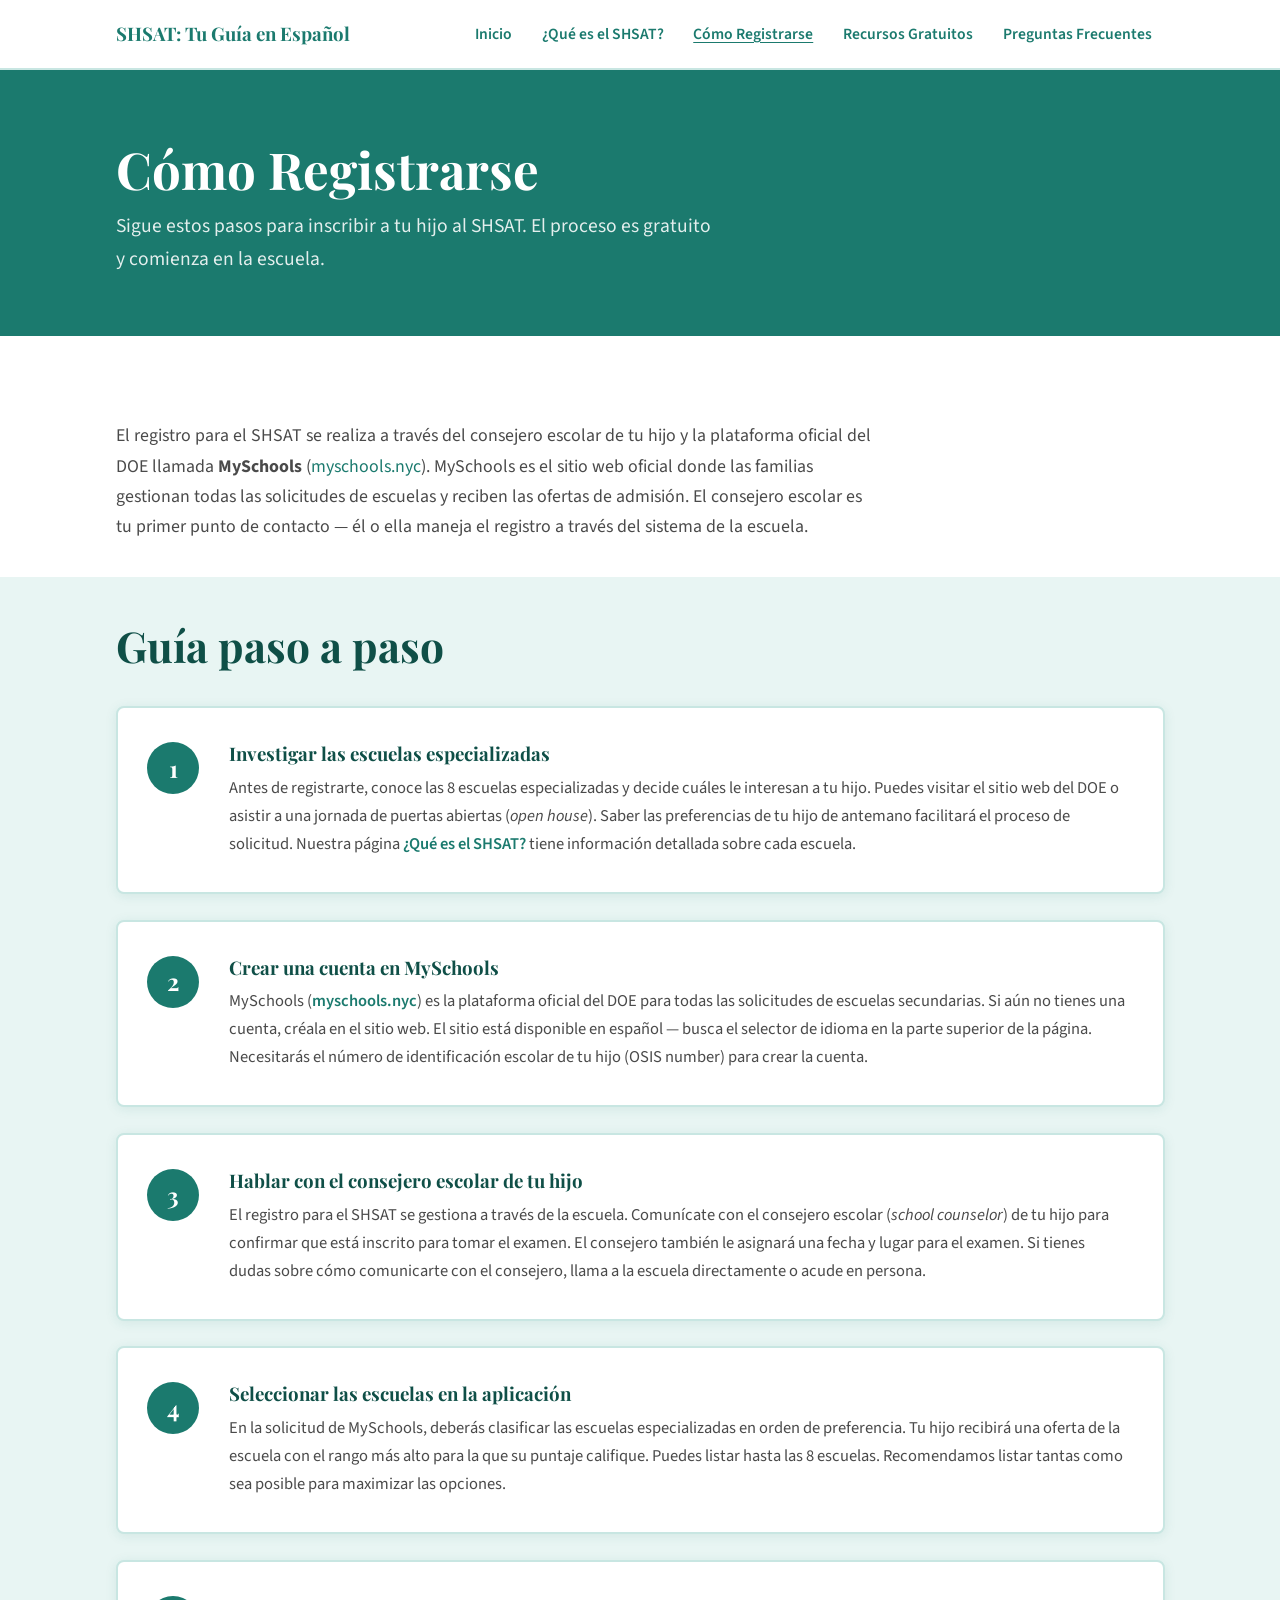
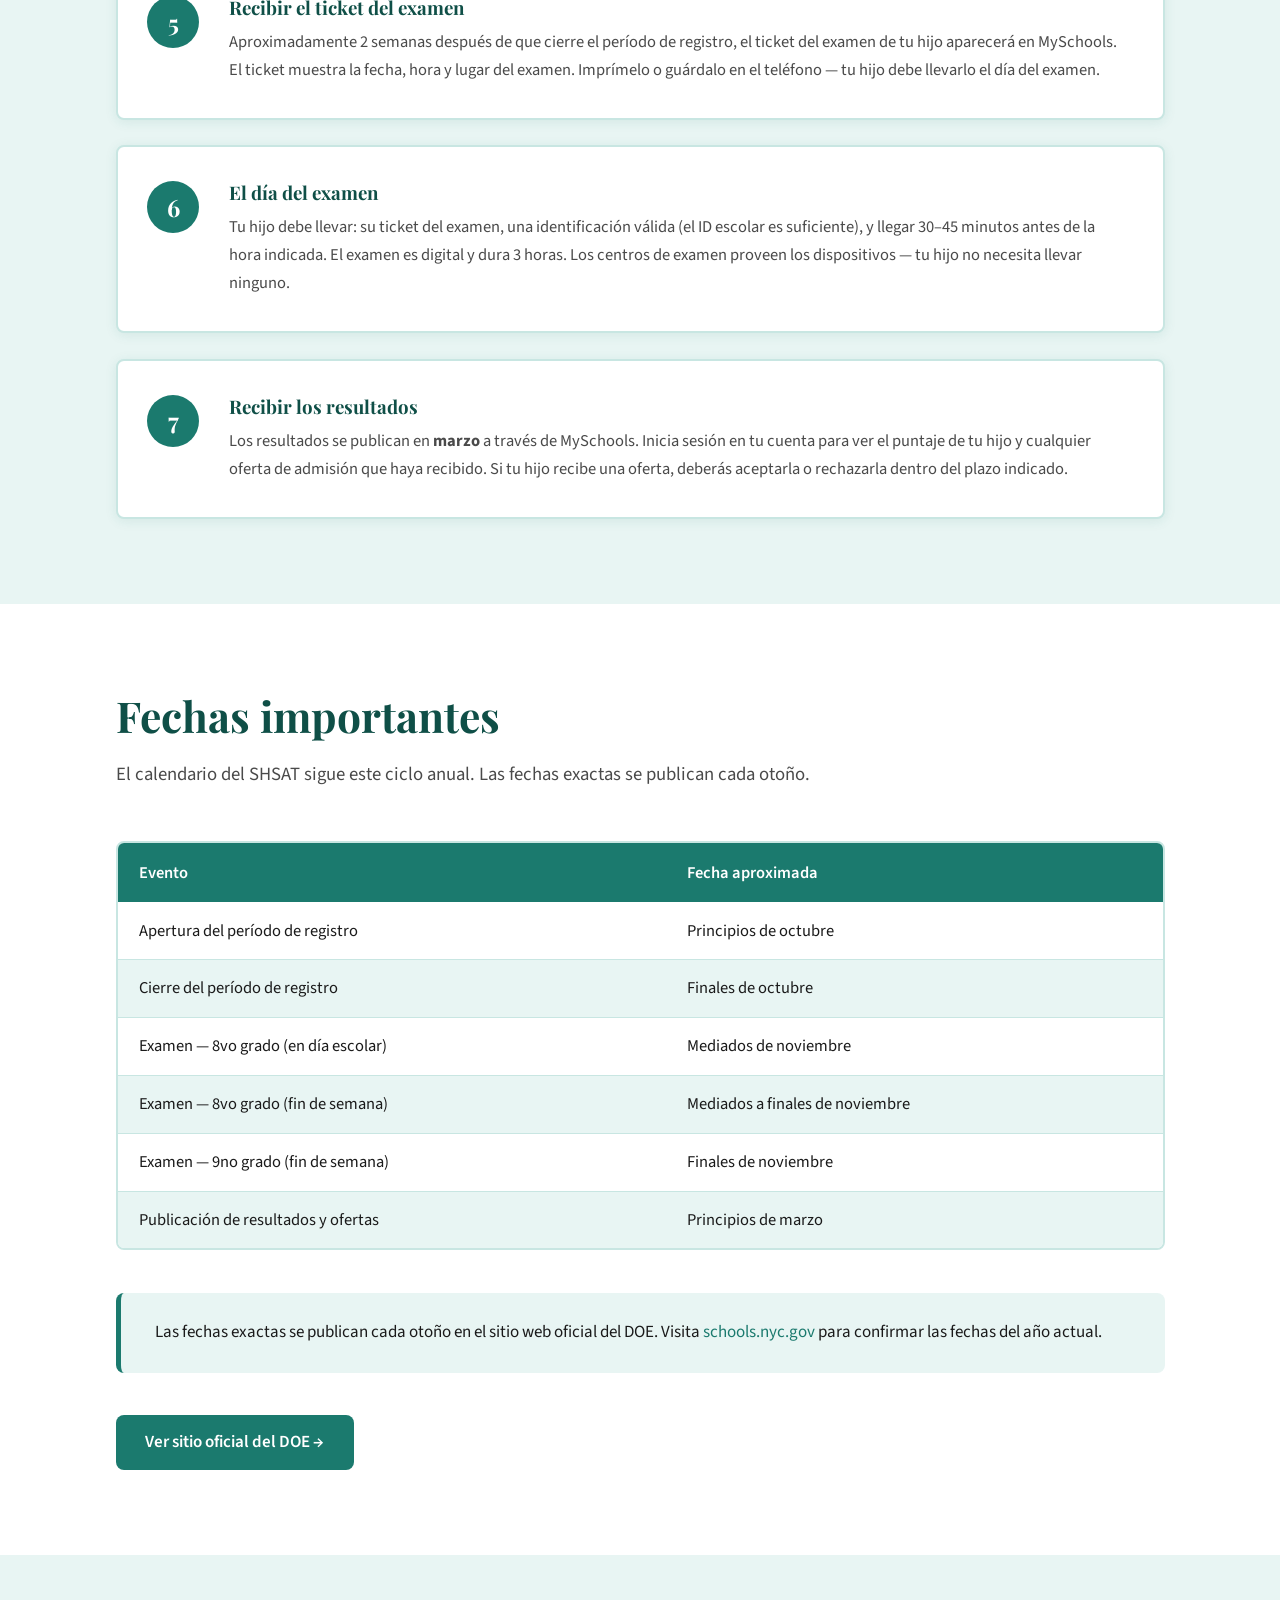
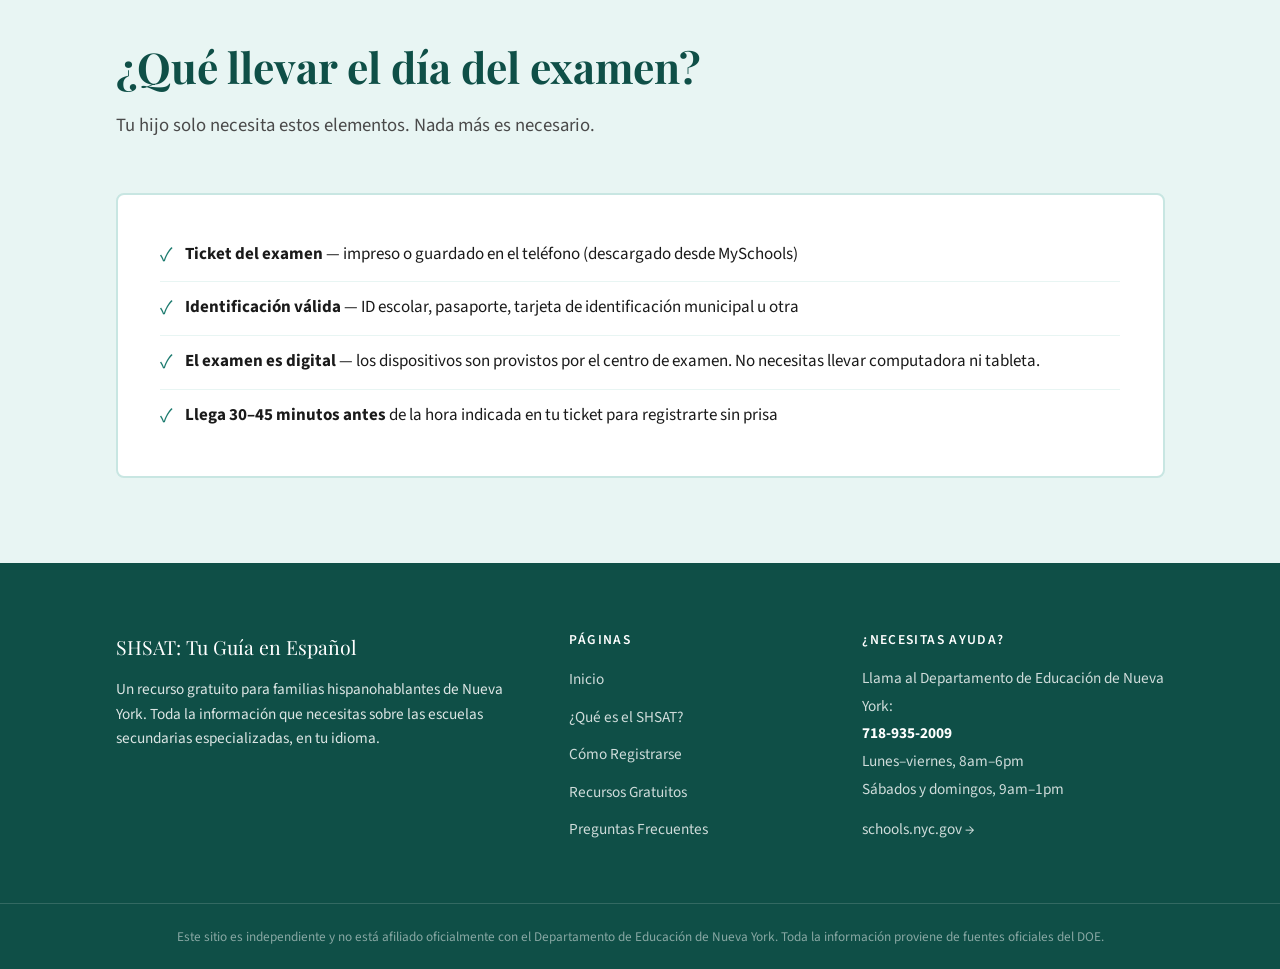
==== como-registrarse.html @ b9e50c75 "Add complete SHSAT: Tu Guía en Español static site Five-page Spanish-language informational site for" ====
<!DOCTYPE html>
<html lang="es">
<head>
  <meta charset="UTF-8" />
  <meta name="viewport" content="width=device-width, initial-scale=1.0" />
  <title>Cómo Registrarse — SHSAT: Tu Guía en Español</title>
  <meta name="description" content="Guía paso a paso para registrar a tu hijo al examen SHSAT a través de MySchools y el consejero escolar." />
  <link rel="stylesheet" href="css/styles.css" />
</head>
<body>

  <!-- ========== NAVIGATION ========== -->
  <nav class="nav" role="navigation" aria-label="Navegación principal">
    <div class="container nav__inner">
      <a href="index.html" class="nav__brand">SHSAT: Tu Guía en Español</a>
      <button class="nav__toggle" aria-expanded="false" aria-label="Abrir menú">
        <svg width="26" height="26" viewBox="0 0 24 24" fill="none" stroke="currentColor" stroke-width="2.2" stroke-linecap="round">
          <line x1="3" y1="6"  x2="21" y2="6"/>
          <line x1="3" y1="12" x2="21" y2="12"/>
          <line x1="3" y1="18" x2="21" y2="18"/>
        </svg>
      </button>
      <ul class="nav__links">
        <li><a href="index.html"            class="nav__link">Inicio</a></li>
        <li><a href="que-es-shsat.html"     class="nav__link">¿Qué es el SHSAT?</a></li>
        <li><a href="como-registrarse.html" class="nav__link">Cómo Registrarse</a></li>
        <li><a href="recursos.html"         class="nav__link">Recursos Gratuitos</a></li>
        <li><a href="faq.html"              class="nav__link">Preguntas Frecuentes</a></li>
      </ul>
    </div>
  </nav>

  <!-- ========== PAGE HEADER ========== -->
  <header class="page-header">
    <div class="container">
      <h1>Cómo Registrarse</h1>
      <p>Sigue estos pasos para inscribir a tu hijo al SHSAT. El proceso es gratuito y comienza en la escuela.</p>
    </div>
  </header>

  <!-- ========== INTRO ========== -->
  <section class="section section--white" style="padding-bottom:2rem;">
    <div class="container">
      <p style="font-size:1.05rem; color:var(--text-muted); max-width:760px;">El registro para el SHSAT se realiza a través del consejero escolar de tu hijo y la plataforma oficial del DOE llamada <strong>MySchools</strong> (<a href="https://www.myschools.nyc" target="_blank" rel="noopener noreferrer">myschools.nyc</a>). MySchools es el sitio web oficial donde las familias gestionan todas las solicitudes de escuelas y reciben las ofertas de admisión. El consejero escolar es tu primer punto de contacto — él o ella maneja el registro a través del sistema de la escuela.</p>
    </div>
  </section>

  <!-- ========== STEP-BY-STEP ========== -->
  <section class="section section--light" style="padding-top:2.5rem;">
    <div class="container">
      <h2 class="section__title">Guía paso a paso</h2>

      <div class="steps">

        <div class="step">
          <div class="step__num">1</div>
          <div class="step__body">
            <h3>Investigar las escuelas especializadas</h3>
            <p>Antes de registrarte, conoce las 8 escuelas especializadas y decide cuáles le interesan a tu hijo. Puedes visitar el sitio web del DOE o asistir a una jornada de puertas abiertas (<em>open house</em>). Saber las preferencias de tu hijo de antemano facilitará el proceso de solicitud. Nuestra página <a href="que-es-shsat.html">¿Qué es el SHSAT?</a> tiene información detallada sobre cada escuela.</p>
          </div>
        </div>

        <div class="step">
          <div class="step__num">2</div>
          <div class="step__body">
            <h3>Crear una cuenta en MySchools</h3>
            <p>MySchools (<a href="https://www.myschools.nyc" target="_blank" rel="noopener noreferrer">myschools.nyc</a>) es la plataforma oficial del DOE para todas las solicitudes de escuelas secundarias. Si aún no tienes una cuenta, créala en el sitio web. El sitio está disponible en español — busca el selector de idioma en la parte superior de la página. Necesitarás el número de identificación escolar de tu hijo (OSIS number) para crear la cuenta.</p>
          </div>
        </div>

        <div class="step">
          <div class="step__num">3</div>
          <div class="step__body">
            <h3>Hablar con el consejero escolar de tu hijo</h3>
            <p>El registro para el SHSAT se gestiona a través de la escuela. Comunícate con el consejero escolar (<em>school counselor</em>) de tu hijo para confirmar que está inscrito para tomar el examen. El consejero también le asignará una fecha y lugar para el examen. Si tienes dudas sobre cómo comunicarte con el consejero, llama a la escuela directamente o acude en persona.</p>
          </div>
        </div>

        <div class="step">
          <div class="step__num">4</div>
          <div class="step__body">
            <h3>Seleccionar las escuelas en la aplicación</h3>
            <p>En la solicitud de MySchools, deberás clasificar las escuelas especializadas en orden de preferencia. Tu hijo recibirá una oferta de la escuela con el rango más alto para la que su puntaje califique. Puedes listar hasta las 8 escuelas. Recomendamos listar tantas como sea posible para maximizar las opciones.</p>
          </div>
        </div>

        <div class="step">
          <div class="step__num">5</div>
          <div class="step__body">
            <h3>Recibir el ticket del examen</h3>
            <p>Aproximadamente 2 semanas después de que cierre el período de registro, el ticket del examen de tu hijo aparecerá en MySchools. El ticket muestra la fecha, hora y lugar del examen. Imprímelo o guárdalo en el teléfono — tu hijo debe llevarlo el día del examen.</p>
          </div>
        </div>

        <div class="step">
          <div class="step__num">6</div>
          <div class="step__body">
            <h3>El día del examen</h3>
            <p>Tu hijo debe llevar: su ticket del examen, una identificación válida (el ID escolar es suficiente), y llegar 30–45 minutos antes de la hora indicada. El examen es digital y dura 3 horas. Los centros de examen proveen los dispositivos — tu hijo no necesita llevar ninguno.</p>
          </div>
        </div>

        <div class="step">
          <div class="step__num">7</div>
          <div class="step__body">
            <h3>Recibir los resultados</h3>
            <p>Los resultados se publican en <strong>marzo</strong> a través de MySchools. Inicia sesión en tu cuenta para ver el puntaje de tu hijo y cualquier oferta de admisión que haya recibido. Si tu hijo recibe una oferta, deberás aceptarla o rechazarla dentro del plazo indicado.</p>
          </div>
        </div>

      </div>
    </div>
  </section>

  <!-- ========== KEY DATES ========== -->
  <section class="section section--white">
    <div class="container">
      <h2 class="section__title">Fechas importantes</h2>
      <p class="section__lead">El calendario del SHSAT sigue este ciclo anual. Las fechas exactas se publican cada otoño.</p>

      <div class="dates-table-wrapper">
        <table class="dates-table">
          <thead>
            <tr>
              <th>Evento</th>
              <th>Fecha aproximada</th>
            </tr>
          </thead>
          <tbody>
            <tr>
              <td>Apertura del período de registro</td>
              <td>Principios de octubre</td>
            </tr>
            <tr>
              <td>Cierre del período de registro</td>
              <td>Finales de octubre</td>
            </tr>
            <tr>
              <td>Examen — 8vo grado (en día escolar)</td>
              <td>Mediados de noviembre</td>
            </tr>
            <tr>
              <td>Examen — 8vo grado (fin de semana)</td>
              <td>Mediados a finales de noviembre</td>
            </tr>
            <tr>
              <td>Examen — 9no grado (fin de semana)</td>
              <td>Finales de noviembre</td>
            </tr>
            <tr>
              <td>Publicación de resultados y ofertas</td>
              <td>Principios de marzo</td>
            </tr>
          </tbody>
        </table>
      </div>

      <div class="callout callout--teal">
        <p>Las fechas exactas se publican cada otoño en el sitio web oficial del DOE. Visita <a href="https://www.schools.nyc.gov/enrollment/enroll-grade-by-grade/specialized-high-schools" target="_blank" rel="noopener noreferrer">schools.nyc.gov</a> para confirmar las fechas del año actual.</p>
      </div>

      <div style="margin-top:1.5rem;">
        <a href="https://www.schools.nyc.gov/enrollment/enroll-grade-by-grade/specialized-high-schools" target="_blank" rel="noopener noreferrer" class="btn btn--primary">Ver sitio oficial del DOE &rarr;</a>
      </div>
    </div>
  </section>

  <!-- ========== WHAT TO BRING ========== -->
  <section class="section section--light">
    <div class="container">
      <h2 class="section__title">¿Qué llevar el día del examen?</h2>
      <p class="section__lead">Tu hijo solo necesita estos elementos. Nada más es necesario.</p>

      <div class="checklist">
        <ul>
          <li>
            <span class="checklist__check">✓</span>
            <span><strong>Ticket del examen</strong> — impreso o guardado en el teléfono (descargado desde MySchools)</span>
          </li>
          <li>
            <span class="checklist__check">✓</span>
            <span><strong>Identificación válida</strong> — ID escolar, pasaporte, tarjeta de identificación municipal u otra</span>
          </li>
          <li>
            <span class="checklist__check">✓</span>
            <span><strong>El examen es digital</strong> — los dispositivos son provistos por el centro de examen. No necesitas llevar computadora ni tableta.</span>
          </li>
          <li>
            <span class="checklist__check">✓</span>
            <span><strong>Llega 30–45 minutos antes</strong> de la hora indicada en tu ticket para registrarte sin prisa</span>
          </li>
        </ul>
      </div>
    </div>
  </section>

  <!-- ========== FOOTER ========== -->
  <footer class="footer">
    <div class="container">
      <div class="footer__grid">
        <div class="footer__col">
          <span class="footer__brand">SHSAT: Tu Guía en Español</span>
          <p class="footer__tagline">Un recurso gratuito para familias hispanohablantes de Nueva York. Toda la información que necesitas sobre las escuelas secundarias especializadas, en tu idioma.</p>
        </div>
        <div class="footer__col">
          <h4>Páginas</h4>
          <ul>
            <li><a href="index.html">Inicio</a></li>
            <li><a href="que-es-shsat.html">¿Qué es el SHSAT?</a></li>
            <li><a href="como-registrarse.html">Cómo Registrarse</a></li>
            <li><a href="recursos.html">Recursos Gratuitos</a></li>
            <li><a href="faq.html">Preguntas Frecuentes</a></li>
          </ul>
        </div>
        <div class="footer__col">
          <h4>¿Necesitas ayuda?</h4>
          <div class="footer__help">
            <p>Llama al Departamento de Educación de Nueva York:</p>
            <p><strong>718-935-2009</strong><br>Lunes–viernes, 8am–6pm<br>Sábados y domingos, 9am–1pm</p>
            <p style="margin-top:0.75rem;"><a href="https://www.schools.nyc.gov" target="_blank" rel="noopener noreferrer">schools.nyc.gov &rarr;</a></p>
          </div>
        </div>
      </div>
    </div>
    <div class="footer__bottom">
      <div class="container">
        Este sitio es independiente y no está afiliado oficialmente con el Departamento de Educación de Nueva York. Toda la información proviene de fuentes oficiales del DOE.
      </div>
    </div>
  </footer>

  <script src="js/main.js"></script>
</body>
</html>
---- css/styles.css ----
@import url('https://fonts.googleapis.com/css2?family=Playfair+Display:wght@700&family=Source+Sans+3:wght@400;600&display=swap');

/* ============================================================
   CSS CUSTOM PROPERTIES
   ============================================================ */
:root {
  --teal:        #1B7A6E;
  --teal-light:  #E8F5F3;
  --teal-dark:   #0F4F47;
  --coral:       #E8455A;
  --white:       #FFFFFF;
  --text:        #1A1A1A;
  --text-muted:  #4A4A4A;
  --border:      #C8E6E2;
  --max-width:   1100px;
  --radius:      8px;
  --shadow:      0 2px 12px rgba(27,122,110,0.10);
}

/* ============================================================
   RESET & BASE
   ============================================================ */
*, *::before, *::after { box-sizing: border-box; margin: 0; padding: 0; }

html { scroll-behavior: smooth; font-size: 17px; }

body {
  font-family: 'Source Sans 3', sans-serif;
  font-weight: 400;
  line-height: 1.7;
  color: var(--text);
  background: var(--white);
}

img { max-width: 100%; height: auto; display: block; border-radius: var(--radius); }

a { color: var(--teal); text-decoration: none; }
a:hover { text-decoration: underline; }

h1, h2, h3, h4 {
  font-family: 'Playfair Display', serif;
  font-weight: 700;
  line-height: 1.25;
  color: var(--teal-dark);
}

ul { list-style: none; }

/* ============================================================
   UTILITY
   ============================================================ */
.container {
  max-width: var(--max-width);
  margin: 0 auto;
  padding: 0 1.5rem;
}

.section { padding: 5rem 0; }
.section--light { background: var(--teal-light); }
.section--dark  { background: var(--teal-dark); color: var(--white); }
.section--white { background: var(--white); }

.section__title {
  font-size: clamp(1.8rem, 4vw, 2.5rem);
  margin-bottom: 1rem;
  color: var(--teal-dark);
}

.section__lead {
  font-size: 1.1rem;
  color: var(--text-muted);
  max-width: 700px;
  margin-bottom: 3rem;
}

.text-center { text-align: center; }
.text-center .section__lead { margin-left: auto; margin-right: auto; }

.btn {
  display: inline-block;
  padding: 0.75rem 1.75rem;
  border-radius: var(--radius);
  font-family: 'Source Sans 3', sans-serif;
  font-size: 1rem;
  font-weight: 600;
  cursor: pointer;
  transition: opacity 0.2s, transform 0.15s;
  border: none;
  text-decoration: none;
}
.btn:hover { opacity: 0.88; transform: translateY(-1px); text-decoration: none; }

.btn--primary   { background: var(--teal); color: var(--white); }
.btn--white     { background: var(--white); color: var(--teal); }
.btn--outline   { background: transparent; color: var(--teal); border: 2px solid var(--teal); }
.btn--coral     { background: var(--coral); color: var(--white); }
.btn--sm        { padding: 0.5rem 1.2rem; font-size: 0.9rem; }

/* ============================================================
   NAVIGATION
   ============================================================ */
.nav {
  position: sticky;
  top: 0;
  z-index: 100;
  background: var(--white);
  border-bottom: 2px solid var(--border);
  padding: 0;
}

.nav__inner {
  display: flex;
  align-items: center;
  justify-content: space-between;
  height: 68px;
  gap: 1rem;
}

.nav__brand {
  font-family: 'Playfair Display', serif;
  font-weight: 700;
  font-size: 1.1rem;
  color: var(--teal);
  white-space: nowrap;
  text-decoration: none;
  flex-shrink: 0;
}
.nav__brand:hover { text-decoration: none; }

.nav__links {
  display: flex;
  align-items: center;
  gap: 0.25rem;
  flex-wrap: wrap;
}

.nav__link {
  font-family: 'Source Sans 3', sans-serif;
  font-size: 0.92rem;
  font-weight: 600;
  color: var(--teal);
  padding: 0.4rem 0.75rem;
  border-radius: 4px;
  transition: background 0.15s;
  white-space: nowrap;
}
.nav__link:hover { background: var(--teal-light); text-decoration: none; }
.nav__link.active {
  text-decoration: underline;
  text-underline-offset: 3px;
}

.nav__toggle {
  display: none;
  background: none;
  border: none;
  cursor: pointer;
  padding: 0.4rem;
  color: var(--teal);
}

/* Mobile nav */
@media (max-width: 760px) {
  .nav__toggle { display: flex; align-items: center; }

  .nav__links {
    display: none;
    flex-direction: column;
    align-items: flex-start;
    gap: 0;
    position: absolute;
    top: 68px;
    left: 0;
    right: 0;
    background: var(--white);
    border-bottom: 2px solid var(--border);
    padding: 1rem 1.5rem 1.5rem;
    box-shadow: var(--shadow);
    z-index: 99;
  }

  .nav__links.open { display: flex; }

  .nav__link { padding: 0.6rem 0; width: 100%; border-radius: 0; border-bottom: 1px solid var(--border); }
  .nav__link:last-child { border-bottom: none; }
}

/* ============================================================
   PAGE HEADER BANNER
   ============================================================ */
.page-header {
  background: var(--teal);
  padding: 4rem 0 3.5rem;
  color: var(--white);
}

.page-header h1 {
  font-size: clamp(2rem, 5vw, 3rem);
  color: var(--white);
  margin-bottom: 0.5rem;
}

.page-header p {
  font-size: 1.15rem;
  opacity: 0.88;
  max-width: 600px;
}

/* ============================================================
   HERO
   ============================================================ */
.hero {
  background: var(--teal);
  color: var(--white);
  padding: 6rem 0 5rem;
  position: relative;
  overflow: hidden;
}

.hero::before {
  content: '';
  position: absolute;
  inset: 0;
  background-image: radial-gradient(circle, rgba(255,255,255,0.08) 1.5px, transparent 1.5px);
  background-size: 32px 32px;
  pointer-events: none;
}

.hero__content { position: relative; z-index: 1; max-width: 780px; }

.hero h1 {
  font-size: clamp(2.2rem, 5vw, 3.5rem);
  color: var(--white);
  margin-bottom: 1.25rem;
}

.hero__sub {
  font-size: 1.25rem;
  opacity: 0.92;
  margin-bottom: 2.25rem;
  max-width: 580px;
}

/* ============================================================
   STAT BLOCK
   ============================================================ */
.stats { background: var(--white); }

.stats__grid {
  display: grid;
  grid-template-columns: 1fr 1fr;
  gap: 3rem;
  margin: 3rem 0 2rem;
}

.stat-card { text-align: center; }

.stat-card__number {
  font-family: 'Playfair Display', serif;
  font-size: clamp(3.5rem, 8vw, 4.5rem);
  font-weight: 700;
  color: var(--coral);
  line-height: 1;
  display: block;
}

.stat-card__label {
  font-size: 1.05rem;
  color: var(--text-muted);
  margin-top: 0.5rem;
  max-width: 220px;
  margin-left: auto;
  margin-right: auto;
}

.stats__tagline {
  font-size: 1.1rem;
  font-style: italic;
  color: var(--text);
  text-align: center;
  max-width: 640px;
  margin: 0 auto 0.75rem;
}

.stats__citation {
  text-align: center;
  font-size: 0.75rem;
  color: #888;
}

@media (max-width: 600px) {
  .stats__grid { grid-template-columns: 1fr; gap: 2rem; }
}

/* ============================================================
   SCHOOL CARD GRID
   ============================================================ */
.school-grid {
  display: grid;
  grid-template-columns: repeat(2, 1fr);
  gap: 1.25rem;
  margin-top: 2rem;
}

.school-card {
  background: var(--white);
  border: 2px solid var(--border);
  border-radius: var(--radius);
  padding: 1.5rem;
  box-shadow: var(--shadow);
  transition: transform 0.15s;
}
.school-card:hover { transform: translateY(-3px); }

.school-card h3 {
  font-family: 'Playfair Display', serif;
  font-size: 1rem;
  color: var(--teal);
  margin-bottom: 0.4rem;
}

.school-card p {
  font-size: 0.9rem;
  color: var(--text-muted);
}

.school-card img {
  width: 100%;
  height: 120px;
  object-fit: cover;
  margin-bottom: 1rem;
  border-radius: 4px;
}

@media (max-width: 640px) {
  .school-grid { grid-template-columns: 1fr; }
}

/* ============================================================
   NAV CARDS (Home)
   ============================================================ */
.nav-cards {
  display: grid;
  grid-template-columns: repeat(4, 1fr);
  gap: 1.25rem;
  margin-top: 2rem;
}

.nav-card {
  background: var(--white);
  border: 2px solid var(--border);
  border-radius: var(--radius);
  padding: 2rem 1.5rem;
  box-shadow: var(--shadow);
  transition: transform 0.15s, box-shadow 0.15s;
  display: flex;
  flex-direction: column;
}
.nav-card:hover { transform: translateY(-4px); box-shadow: 0 8px 24px rgba(27,122,110,0.15); }

.nav-card__icon {
  width: 48px;
  height: 48px;
  margin-bottom: 1.25rem;
  color: var(--teal);
}

.nav-card h3 {
  font-family: 'Playfair Display', serif;
  font-size: 1.05rem;
  color: var(--teal);
  margin-bottom: 0.5rem;
}

.nav-card p {
  font-size: 0.9rem;
  color: var(--text-muted);
  flex: 1;
  margin-bottom: 1.25rem;
}

.nav-card__link {
  font-weight: 600;
  color: var(--teal);
  font-size: 0.9rem;
  display: inline-flex;
  align-items: center;
  gap: 4px;
}

@media (max-width: 900px) { .nav-cards { grid-template-columns: repeat(2, 1fr); } }
@media (max-width: 520px) { .nav-cards { grid-template-columns: 1fr; } }

/* ============================================================
   CALLOUT BOX
   ============================================================ */
.callout {
  border-radius: var(--radius);
  padding: 1.5rem 2rem;
  margin: 2.5rem 0;
}

.callout--teal  { background: var(--teal-light); border-left: 5px solid var(--teal); }
.callout--coral {
  background: var(--coral);
  color: var(--white);
  text-align: center;
  border-left: none;
}
.callout--coral p { color: var(--white); font-weight: 600; font-size: 1.05rem; }

.callout p { margin: 0; }

/* ============================================================
   EXAM STRUCTURE
   ============================================================ */
.exam-grid {
  display: grid;
  grid-template-columns: 1fr 1fr;
  gap: 1.5rem;
  margin: 2rem 0;
}

.exam-section-card {
  background: var(--white);
  border: 2px solid var(--border);
  border-radius: var(--radius);
  padding: 2rem;
}

.exam-section-card h3 {
  font-size: 1.1rem;
  color: var(--teal);
  margin-bottom: 1rem;
  padding-bottom: 0.5rem;
  border-bottom: 2px solid var(--teal-light);
}

.exam-section-card ul { margin-top: 0.5rem; }

.exam-section-card li {
  padding: 0.35rem 0;
  font-size: 0.95rem;
  color: var(--text-muted);
  border-bottom: 1px solid var(--teal-light);
}
.exam-section-card li:last-child { border-bottom: none; }

.exam-meta {
  display: flex;
  flex-wrap: wrap;
  gap: 1rem;
  margin-top: 1.5rem;
}

.exam-meta__pill {
  background: var(--teal);
  color: var(--white);
  border-radius: 50px;
  padding: 0.5rem 1.25rem;
  font-size: 0.9rem;
  font-weight: 600;
}

@media (max-width: 640px) { .exam-grid { grid-template-columns: 1fr; } }

/* ============================================================
   SCHOOL DETAIL CARDS (que-es-shsat)
   ============================================================ */
.school-detail-list {
  display: grid;
  gap: 1.25rem;
  margin-top: 2rem;
}

.school-detail-card {
  background: var(--white);
  border: 2px solid var(--border);
  border-radius: var(--radius);
  padding: 1.75rem 2rem;
  display: flex;
  gap: 1.5rem;
  align-items: flex-start;
}

.school-detail-card__num {
  font-family: 'Playfair Display', serif;
  font-size: 2rem;
  font-weight: 700;
  color: var(--border);
  min-width: 2.5rem;
  line-height: 1;
}

.school-detail-card h3 {
  font-size: 1.05rem;
  color: var(--teal);
  margin-bottom: 0.25rem;
}

.school-detail-card .borough {
  font-size: 0.8rem;
  font-weight: 600;
  color: var(--teal);
  background: var(--teal-light);
  display: inline-block;
  padding: 0.15rem 0.6rem;
  border-radius: 4px;
  margin-bottom: 0.5rem;
  text-transform: uppercase;
  letter-spacing: 0.04em;
}

.school-detail-card p { font-size: 0.95rem; color: var(--text-muted); }

/* ============================================================
   STEPS (como-registrarse)
   ============================================================ */
.steps { display: flex; flex-direction: column; gap: 1.5rem; margin-top: 2rem; }

.step {
  display: flex;
  gap: 1.75rem;
  align-items: flex-start;
  background: var(--white);
  border: 2px solid var(--border);
  border-radius: var(--radius);
  padding: 2rem 2rem 2rem 1.75rem;
  box-shadow: var(--shadow);
}

.step__num {
  width: 52px;
  height: 52px;
  border-radius: 50%;
  background: var(--teal);
  color: var(--white);
  font-family: 'Playfair Display', serif;
  font-size: 1.4rem;
  font-weight: 700;
  display: flex;
  align-items: center;
  justify-content: center;
  flex-shrink: 0;
}

.step__body h3 {
  font-size: 1.1rem;
  color: var(--teal-dark);
  margin-bottom: 0.5rem;
}

.step__body p { font-size: 0.97rem; color: var(--text-muted); }
.step__body a { color: var(--teal); font-weight: 600; }

/* ============================================================
   KEY DATES TABLE
   ============================================================ */
.dates-table-wrapper {
  overflow-x: auto;
  margin: 2rem 0;
  border-radius: var(--radius);
  border: 2px solid var(--border);
}

.dates-table {
  width: 100%;
  border-collapse: collapse;
  font-size: 0.97rem;
}

.dates-table th {
  background: var(--teal);
  color: var(--white);
  padding: 0.9rem 1.25rem;
  text-align: left;
  font-family: 'Source Sans 3', sans-serif;
  font-weight: 600;
}

.dates-table td {
  padding: 0.85rem 1.25rem;
  border-bottom: 1px solid var(--border);
  color: var(--text);
}

.dates-table tr:last-child td { border-bottom: none; }
.dates-table tr:nth-child(even) td { background: var(--teal-light); }

/* ============================================================
   CHECKLIST (como-registrarse)
   ============================================================ */
.checklist {
  background: var(--white);
  border: 2px solid var(--border);
  border-radius: var(--radius);
  padding: 2rem 2.5rem;
  margin-top: 2rem;
}

.checklist li {
  padding: 0.65rem 0;
  border-bottom: 1px solid var(--teal-light);
  display: flex;
  align-items: flex-start;
  gap: 0.75rem;
  font-size: 1rem;
}

.checklist li:last-child { border-bottom: none; }

.checklist__check {
  color: var(--teal);
  font-size: 1.2rem;
  line-height: 1.5;
  flex-shrink: 0;
}

/* ============================================================
   RESOURCE CARDS (recursos)
   ============================================================ */
.resource-grid {
  display: grid;
  grid-template-columns: repeat(2, 1fr);
  gap: 1.5rem;
  margin-top: 2rem;
}

.resource-card {
  background: var(--white);
  border: 2px solid var(--border);
  border-radius: var(--radius);
  padding: 2rem;
  box-shadow: var(--shadow);
  display: flex;
  flex-direction: column;
}

.resource-card h3 {
  font-size: 1.05rem;
  color: var(--teal);
  margin-bottom: 0.75rem;
}

.resource-card p {
  font-size: 0.95rem;
  color: var(--text-muted);
  flex: 1;
  margin-bottom: 1.5rem;
}

@media (max-width: 700px) { .resource-grid { grid-template-columns: 1fr; } }

/* ============================================================
   FAQ ACCORDION (faq)
   ============================================================ */
.faq-list { margin-top: 2rem; }

.faq-item {
  border: 2px solid var(--border);
  border-radius: var(--radius);
  margin-bottom: 0.75rem;
  overflow: hidden;
}

.faq-question {
  width: 100%;
  text-align: left;
  background: var(--white);
  border: none;
  padding: 1.25rem 1.5rem;
  cursor: pointer;
  display: flex;
  align-items: center;
  justify-content: space-between;
  gap: 1rem;
  font-family: 'Source Sans 3', sans-serif;
  font-size: 1rem;
  font-weight: 600;
  color: var(--teal);
  transition: background 0.15s;
}

.faq-question:hover { background: var(--teal-light); }

.faq-question.open { background: var(--teal-light); }

.faq-icon {
  width: 22px;
  height: 22px;
  flex-shrink: 0;
  transition: transform 0.25s ease;
  color: var(--teal);
}

.faq-question.open .faq-icon { transform: rotate(45deg); }

.faq-answer {
  display: none;
  padding: 0 1.5rem 1.5rem;
  background: var(--teal-light);
  font-size: 0.97rem;
  color: var(--text);
  line-height: 1.7;
}

.faq-answer.open { display: block; }

/* ============================================================
   FOOTER
   ============================================================ */
.footer {
  background: var(--teal-dark);
  color: rgba(255,255,255,0.85);
  padding: 4rem 0 0;
}

.footer__grid {
  display: grid;
  grid-template-columns: 2fr 1.2fr 1.5fr;
  gap: 3rem;
  padding-bottom: 3rem;
}

.footer__brand {
  font-family: 'Playfair Display', serif;
  font-size: 1.15rem;
  color: var(--white);
  display: block;
  margin-bottom: 0.75rem;
}

.footer__tagline { font-size: 0.9rem; line-height: 1.6; }

.footer__col h4 {
  font-family: 'Source Sans 3', sans-serif;
  font-size: 0.8rem;
  font-weight: 600;
  text-transform: uppercase;
  letter-spacing: 0.1em;
  color: var(--white);
  margin-bottom: 1rem;
}

.footer__col li { margin-bottom: 0.5rem; }
.footer__col a {
  color: rgba(255,255,255,0.8);
  font-size: 0.9rem;
  transition: color 0.15s;
}
.footer__col a:hover { color: var(--white); text-decoration: none; }

.footer__help {
  font-size: 0.9rem;
  line-height: 1.8;
  color: rgba(255,255,255,0.8);
}
.footer__help strong { color: var(--white); }
.footer__help a { color: rgba(255,255,255,0.8); }
.footer__help a:hover { color: var(--white); }

.footer__bottom {
  border-top: 1px solid rgba(255,255,255,0.15);
  padding: 1.25rem 0;
  font-size: 0.78rem;
  color: rgba(255,255,255,0.5);
  text-align: center;
}

@media (max-width: 760px) {
  .footer__grid { grid-template-columns: 1fr; gap: 2rem; }
}

/* ============================================================
   SCORING SECTION
   ============================================================ */
.scoring-card {
  background: var(--white);
  border: 2px solid var(--border);
  border-radius: var(--radius);
  padding: 2rem 2.5rem;
  margin-top: 2rem;
}

.scoring-card p + p { margin-top: 0.75rem; }

/* ============================================================
   RESPONSIVE TWEAKS
   ============================================================ */
@media (max-width: 760px) {
  .section { padding: 3.5rem 0; }
  .hero { padding: 4rem 0 3rem; }
  .step { flex-direction: column; gap: 1rem; }
  .school-detail-card { flex-direction: column; gap: 0.75rem; }
}

@media (max-width: 480px) {
  html { font-size: 16px; }
  .checklist { padding: 1.5rem; }
}
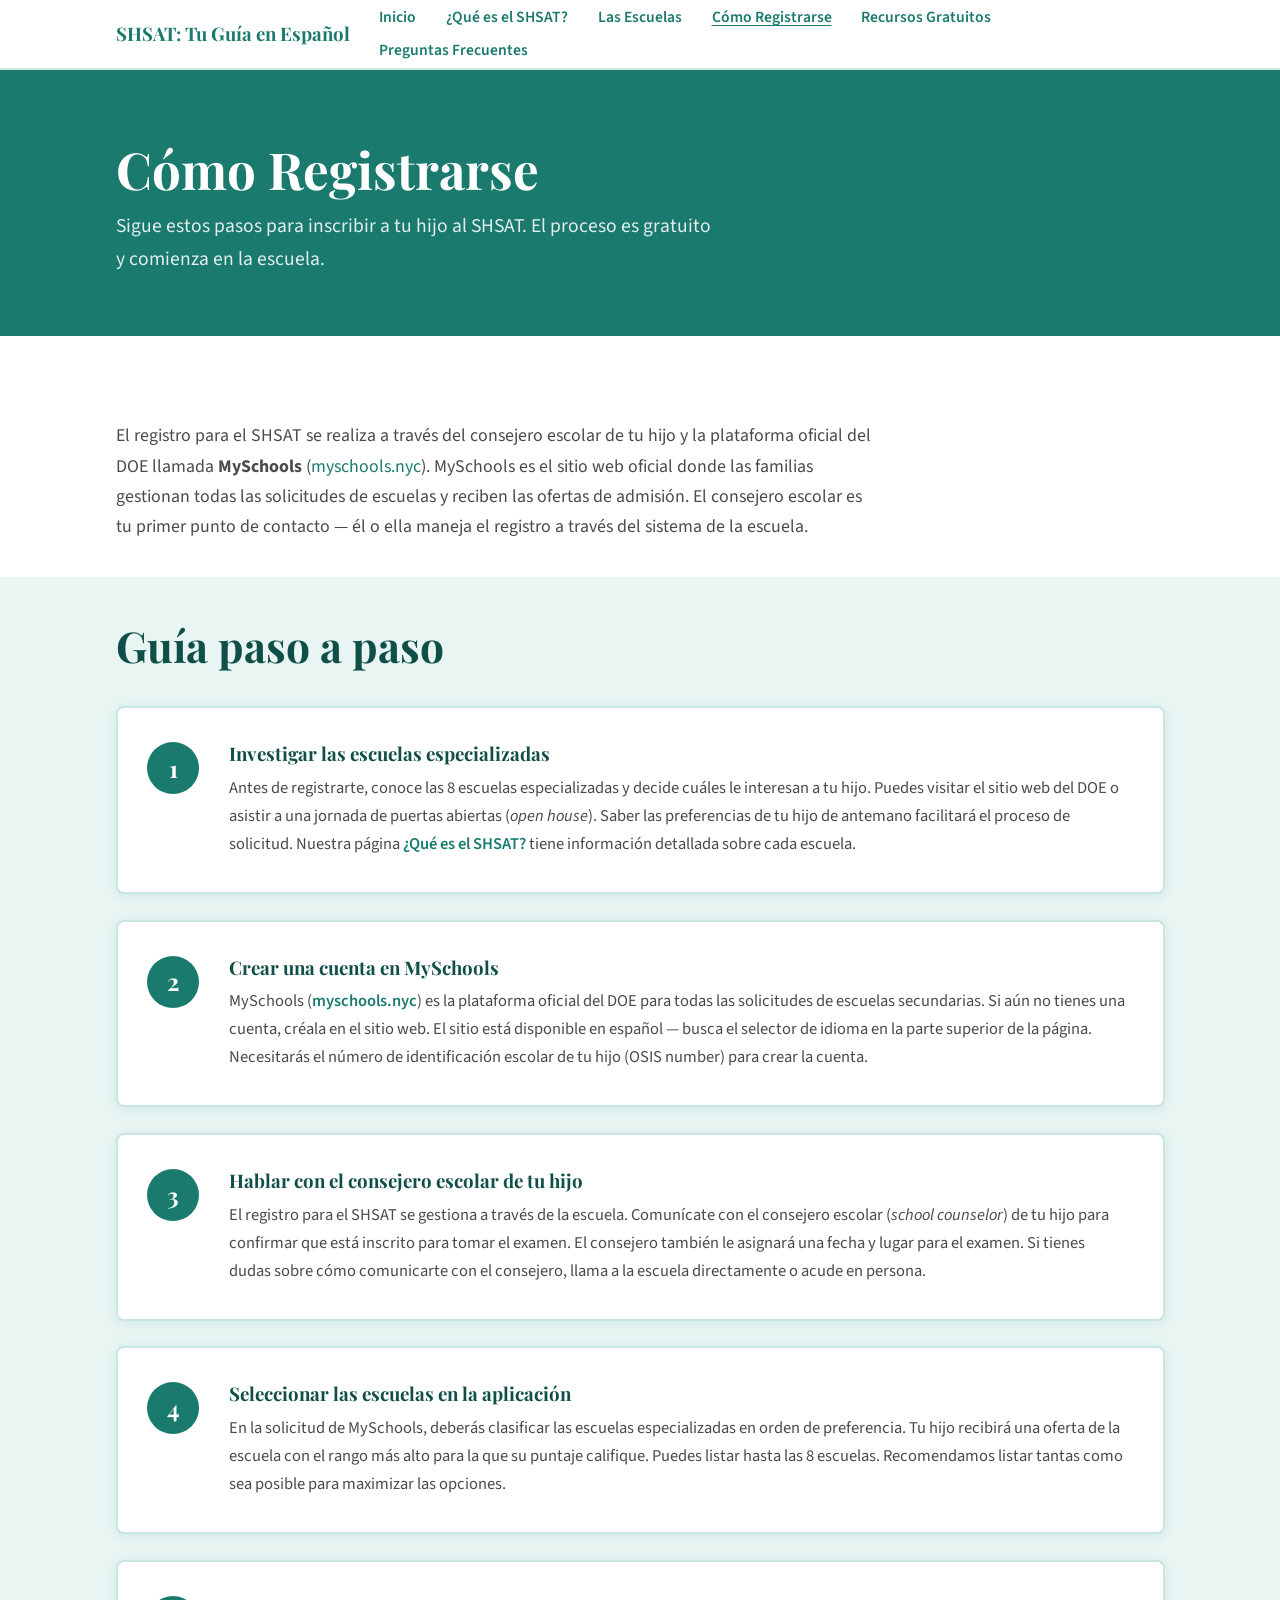
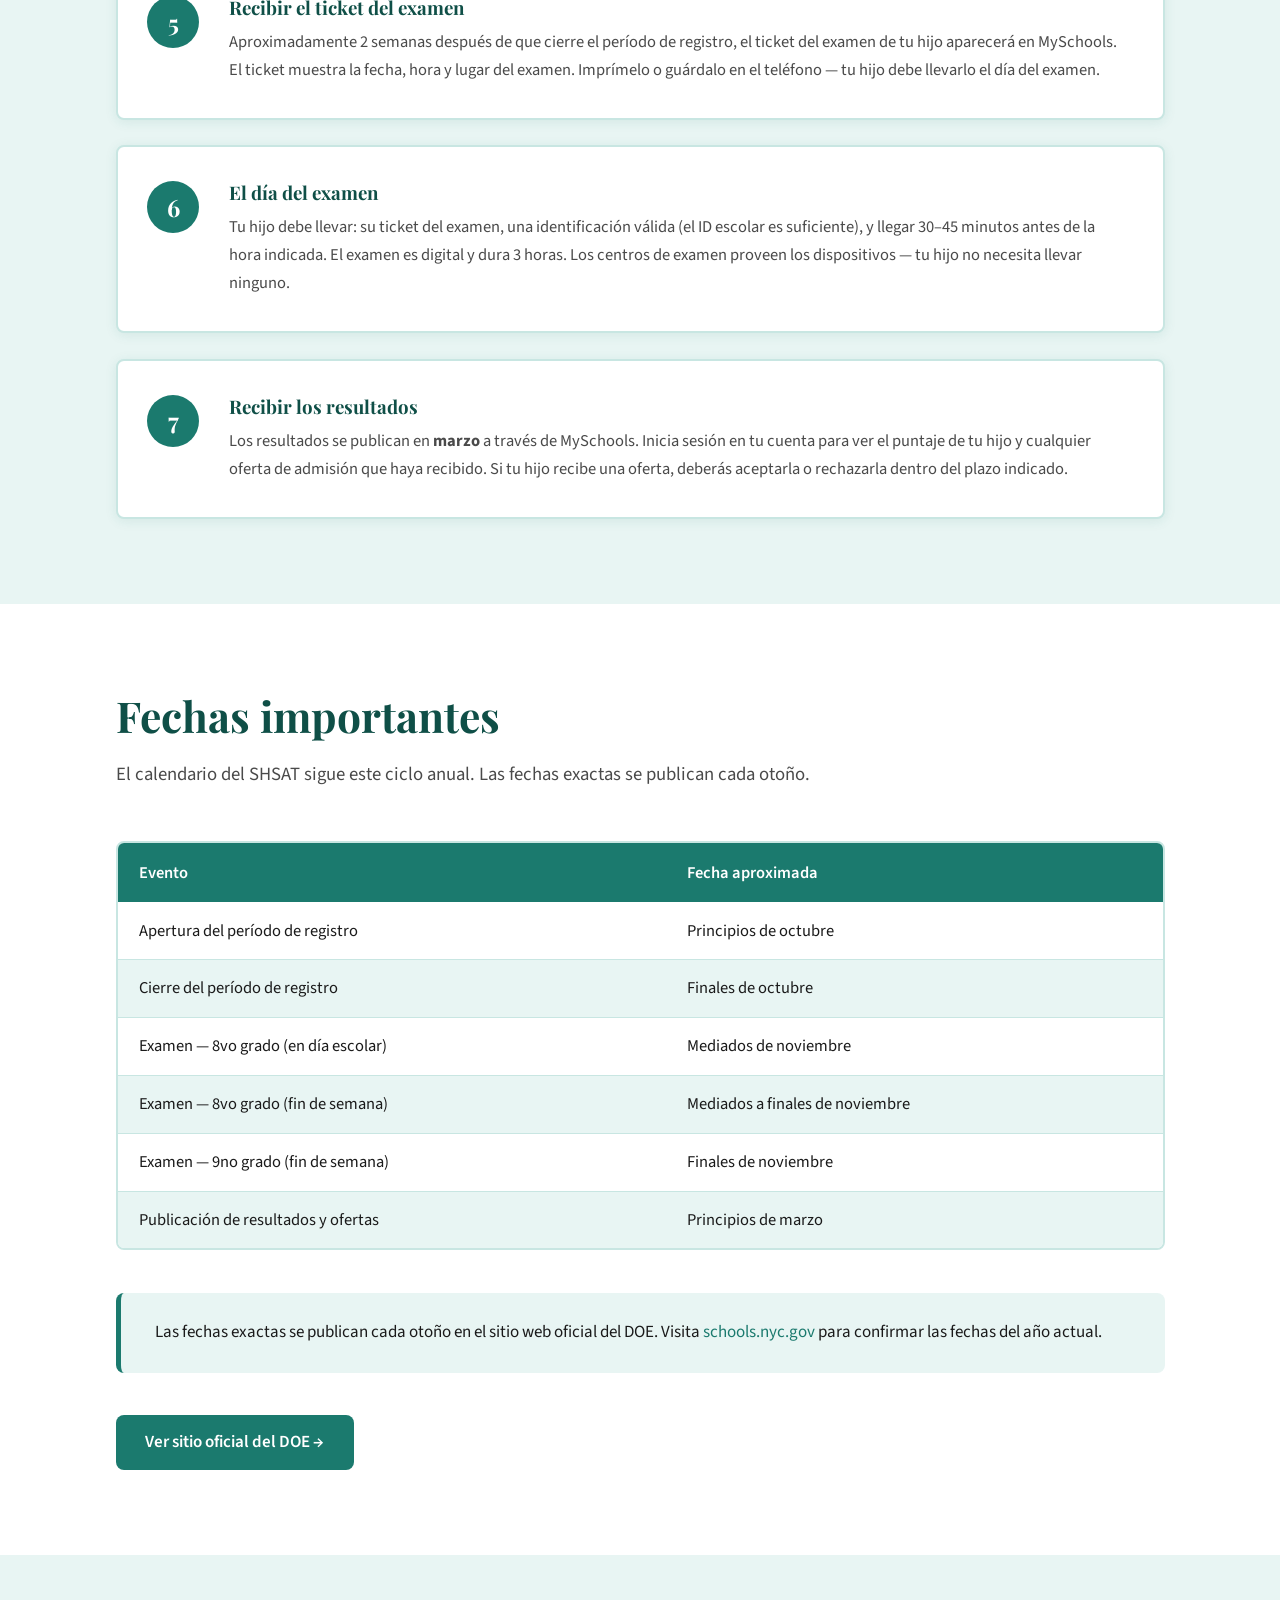
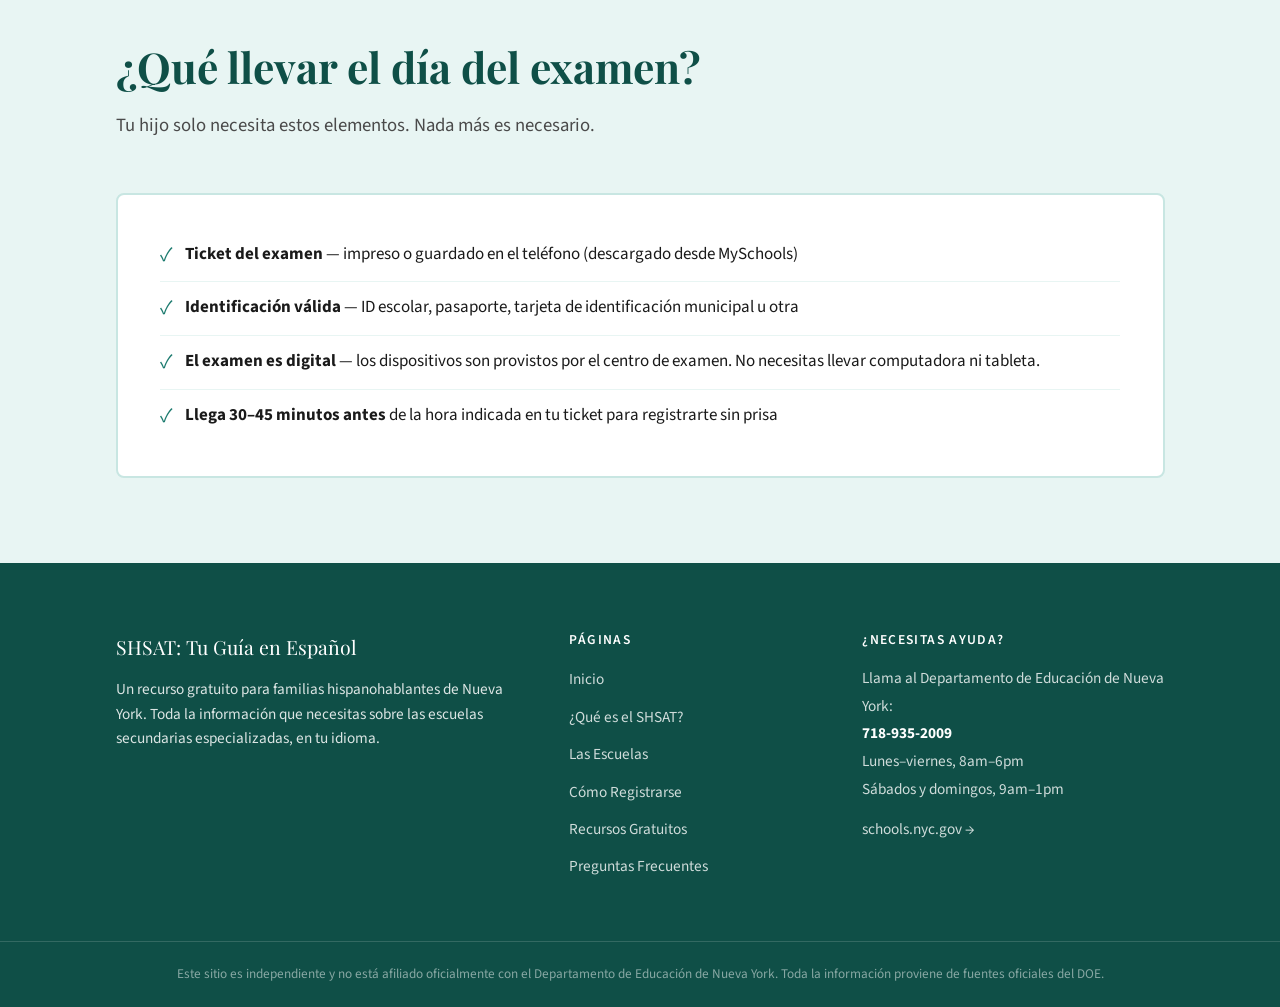
==== commit d8aebc10: "Add Las Escuelas to nav and footer on all pages https://claude.ai/code/session_01T2UJco9Fcnmwrrb4ZVj" ====
--- a/como-registrarse.html
+++ b/como-registrarse.html
@@ -23,6 +23,7 @@
       <ul class="nav__links">
         <li><a href="index.html"            class="nav__link">Inicio</a></li>
         <li><a href="que-es-shsat.html"     class="nav__link">¿Qué es el SHSAT?</a></li>
+        <li><a href="escuelas.html"          class="nav__link">Las Escuelas</a></li>
         <li><a href="como-registrarse.html" class="nav__link">Cómo Registrarse</a></li>
         <li><a href="recursos.html"         class="nav__link">Recursos Gratuitos</a></li>
         <li><a href="faq.html"              class="nav__link">Preguntas Frecuentes</a></li>
@@ -207,6 +208,7 @@
           <ul>
             <li><a href="index.html">Inicio</a></li>
             <li><a href="que-es-shsat.html">¿Qué es el SHSAT?</a></li>
+            <li><a href="escuelas.html">Las Escuelas</a></li>
             <li><a href="como-registrarse.html">Cómo Registrarse</a></li>
             <li><a href="recursos.html">Recursos Gratuitos</a></li>
             <li><a href="faq.html">Preguntas Frecuentes</a></li>
--- a/css/styles.css
+++ b/css/styles.css
@@ -308,9 +308,17 @@
   border-radius: var(--radius);
   padding: 1.5rem;
   box-shadow: var(--shadow);
-  transition: transform 0.15s;
-}
-.school-card:hover { transform: translateY(-3px); }
+  transition: transform 0.15s, box-shadow 0.15s;
+  display: block;
+  color: inherit;
+  text-decoration: none;
+}
+.school-card:hover {
+  transform: translateY(-3px);
+  box-shadow: 0 8px 24px rgba(27,122,110,0.15);
+  text-decoration: none;
+  color: inherit;
+}
 
 .school-card h3 {
   font-family: 'Playfair Display', serif;
@@ -481,6 +489,16 @@
   display: flex;
   gap: 1.5rem;
   align-items: flex-start;
+  color: inherit;
+  text-decoration: none;
+  transition: border-color 0.15s, box-shadow 0.15s, transform 0.15s;
+}
+a.school-detail-card:hover {
+  border-color: var(--teal);
+  box-shadow: 0 6px 20px rgba(27,122,110,0.13);
+  transform: translateY(-2px);
+  text-decoration: none;
+  color: inherit;
 }
 
 .school-detail-card__num {
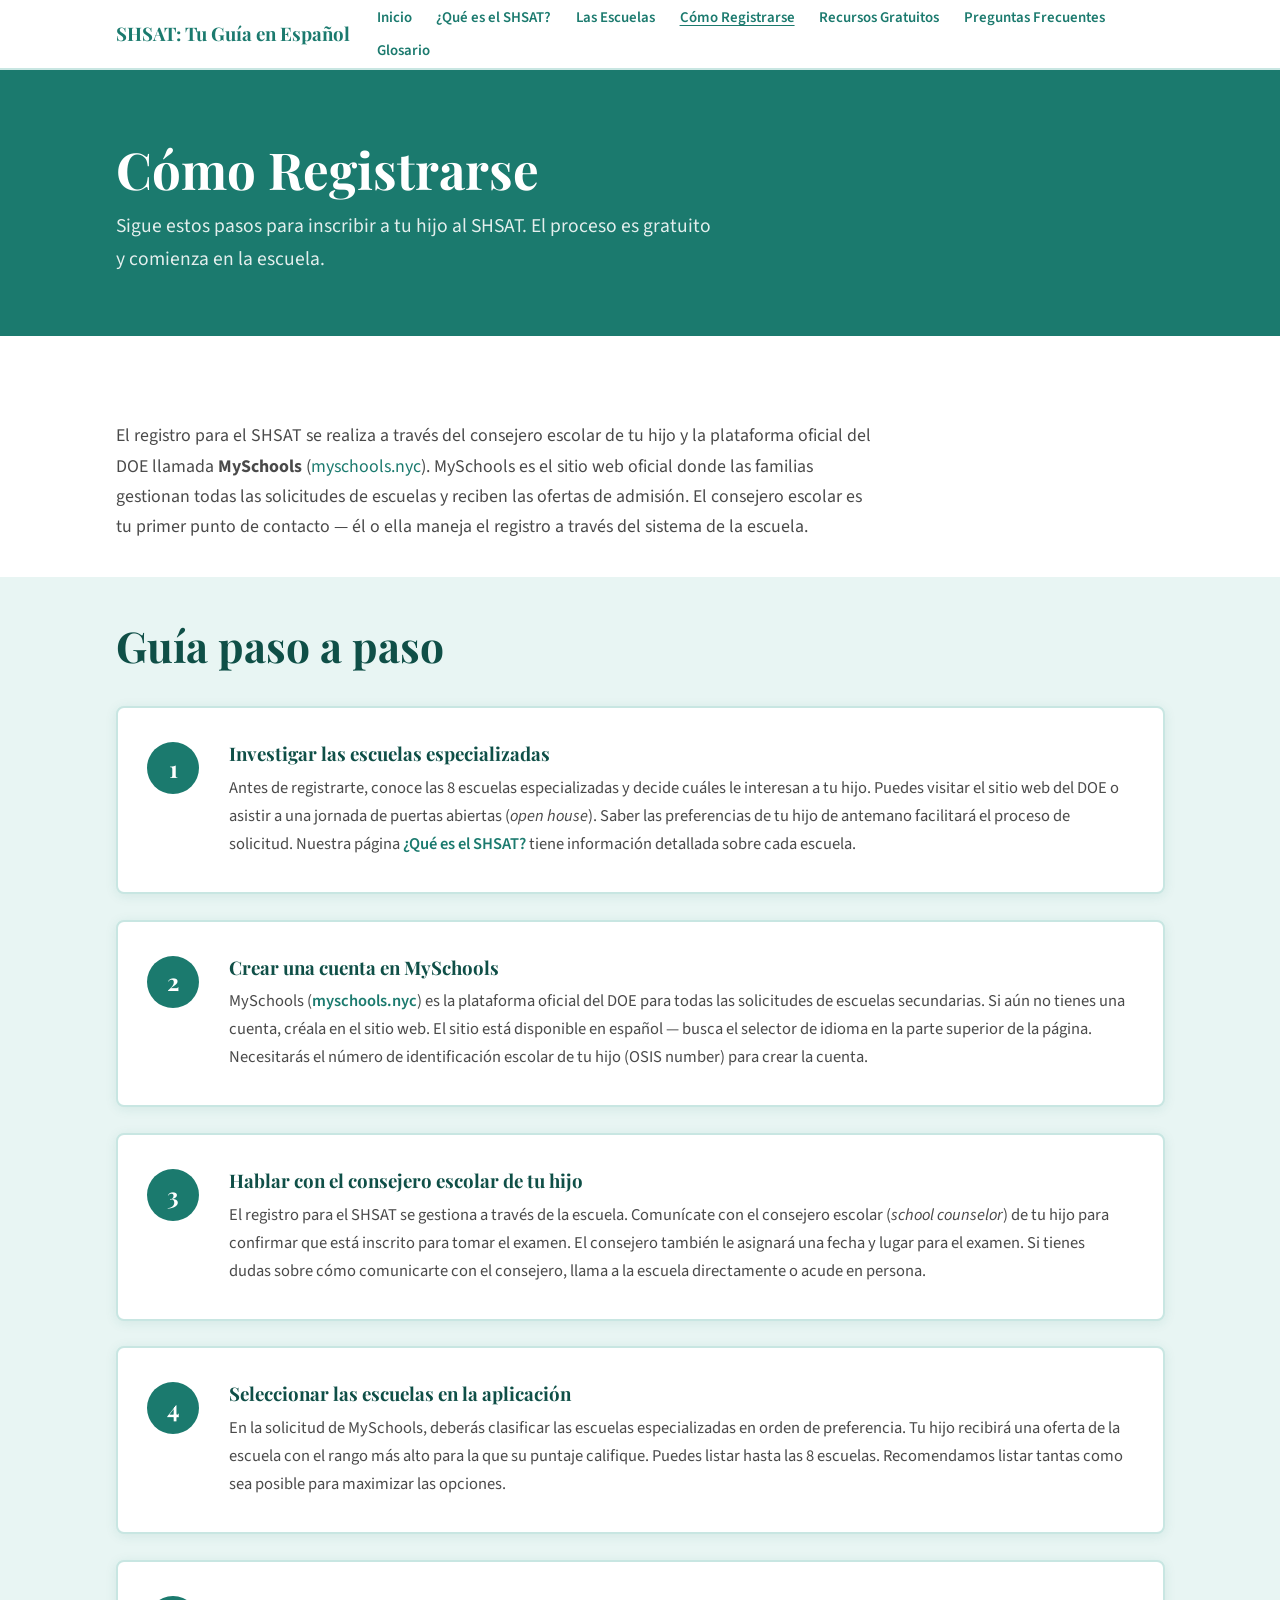
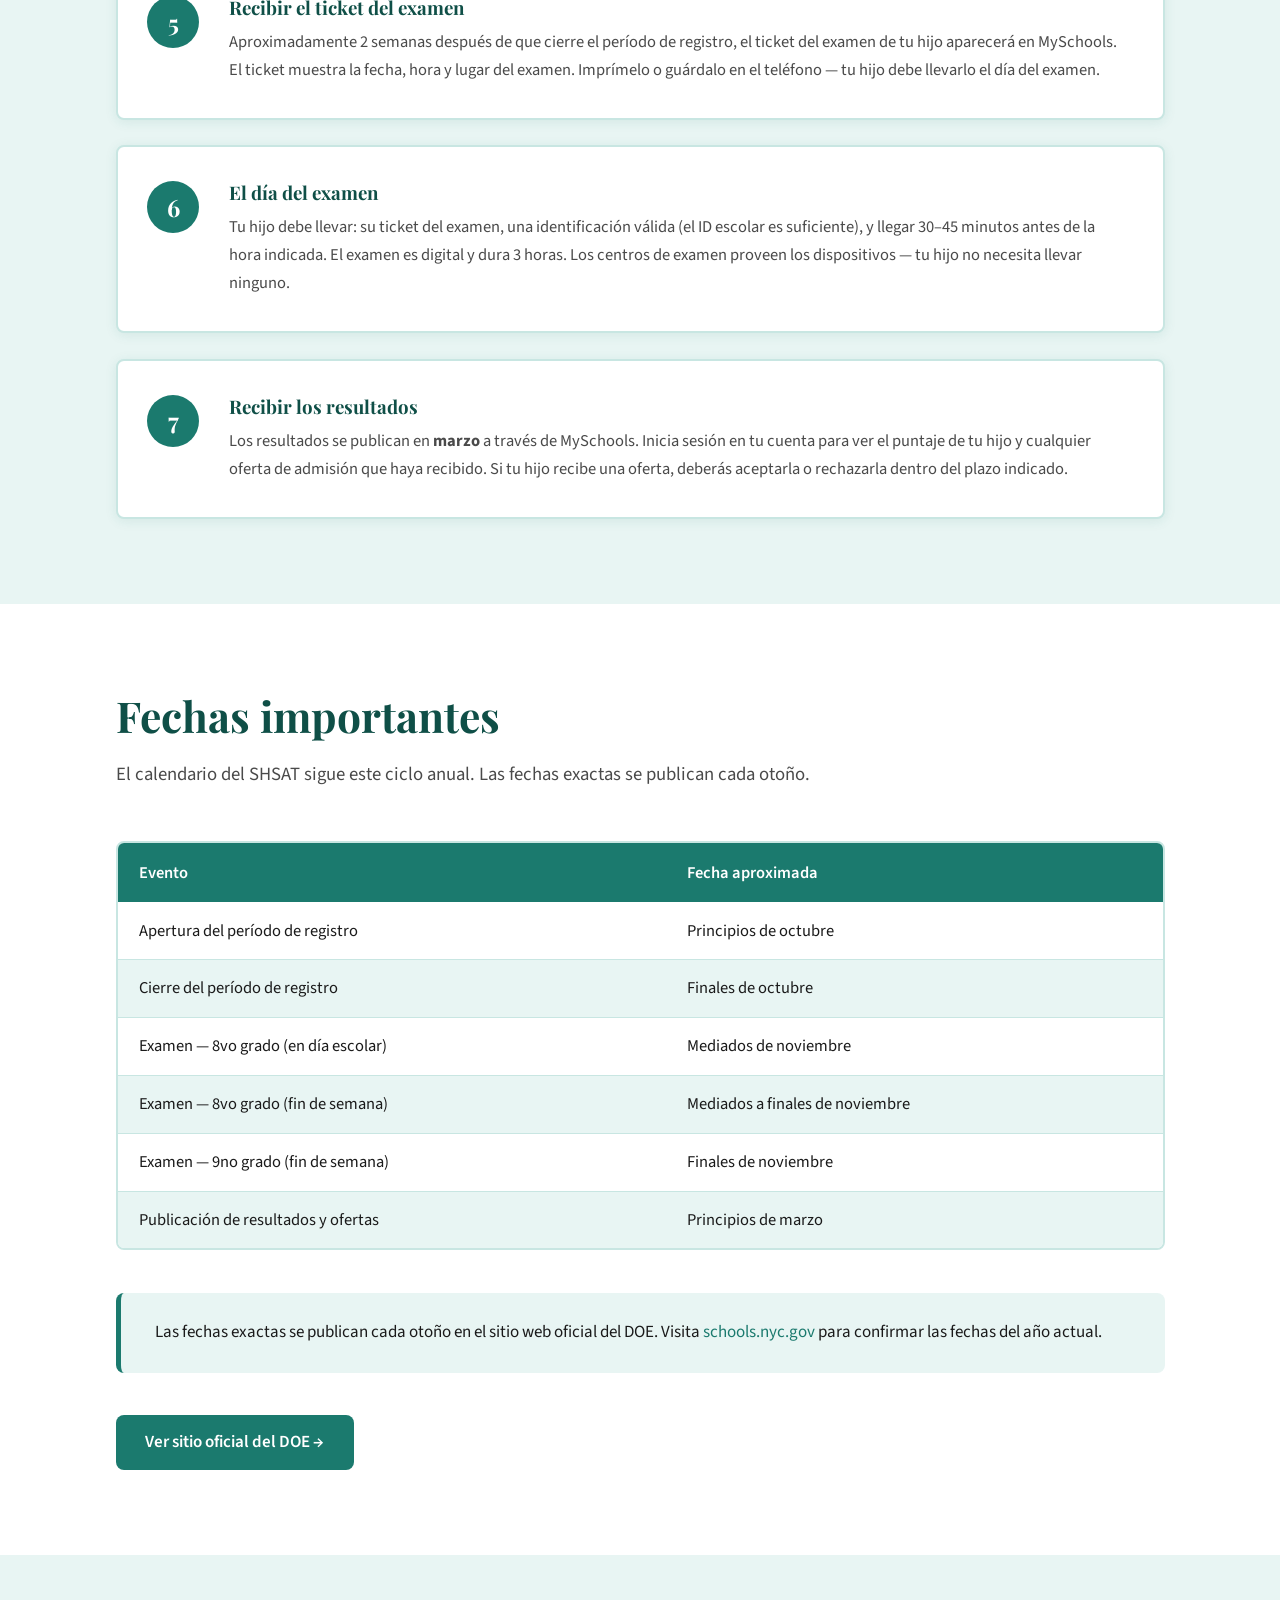
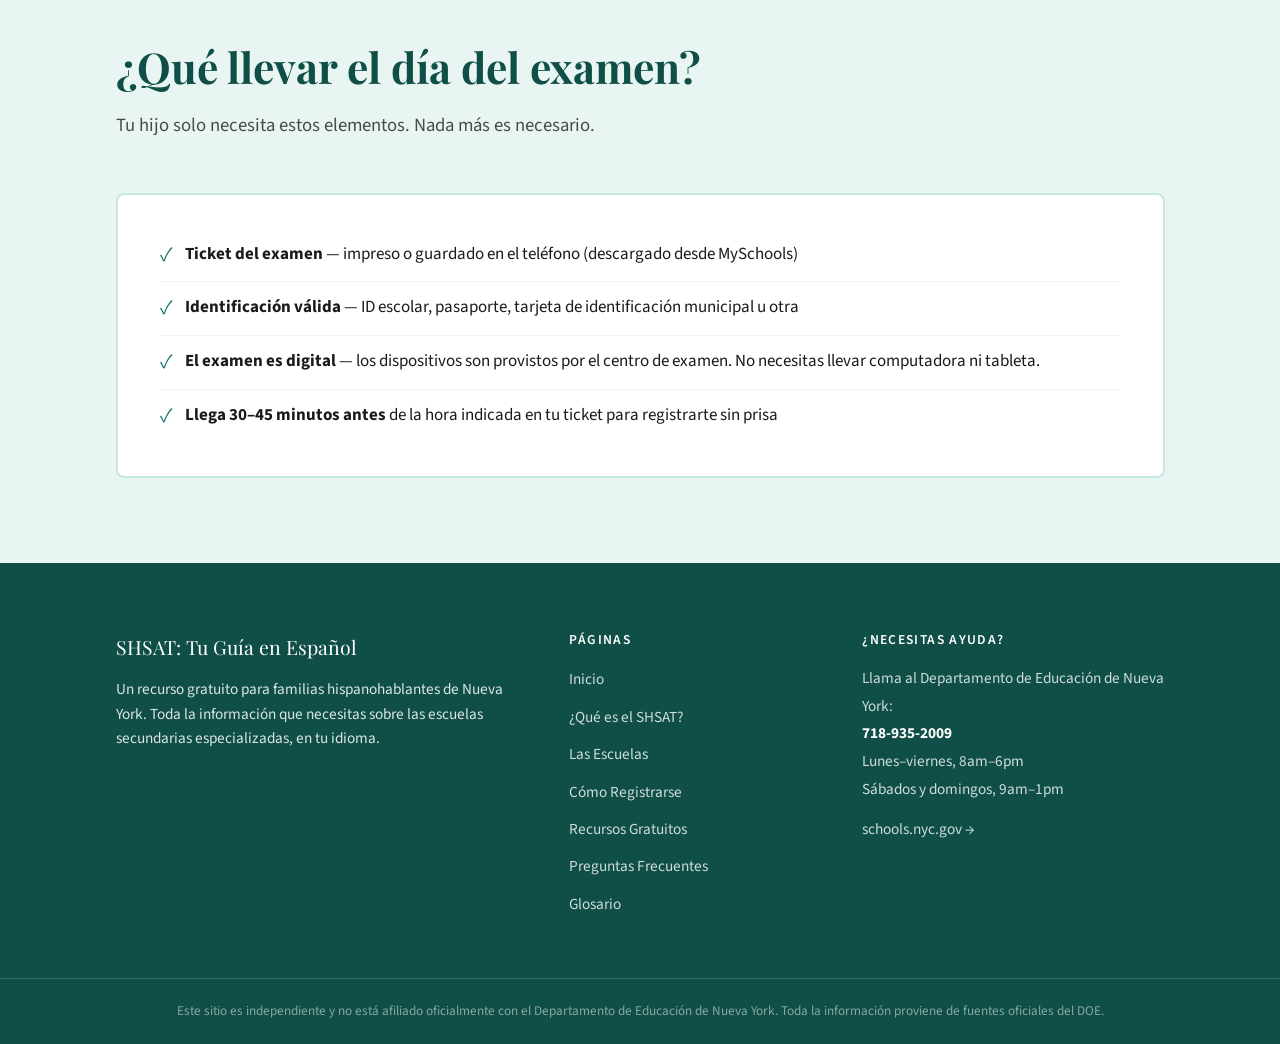
==== commit bd29f426: "Add OG tags, favicon, glosario, transit info, print CSS, sitemap - Open Graph + Twitter card meta ta" ====
--- a/como-registrarse.html
+++ b/como-registrarse.html
@@ -5,6 +5,14 @@
   <meta name="viewport" content="width=device-width, initial-scale=1.0" />
   <title>Cómo Registrarse — SHSAT: Tu Guía en Español</title>
   <meta name="description" content="Guía paso a paso para registrar a tu hijo al examen SHSAT a través de MySchools y el consejero escolar." />
+  <meta property="og:type"        content="website" />
+  <meta property="og:site_name"   content="SHSAT: Tu Guía en Español" />
+  <meta property="og:title"       content="Cómo Registrarse para el SHSAT — Guía en Español" />
+  <meta property="og:description" content="Guía paso a paso para inscribir a tu hijo al SHSAT, en español. Todo sobre MySchools, el consejero escolar, y el día del examen." />
+  <meta property="og:image"       content="https://henry-hayden.github.io/Spanish-Project-SHSAT/images/stuyvesant.jpg" />
+  <meta property="og:url"         content="https://henry-hayden.github.io/Spanish-Project-SHSAT/como-registrarse.html" />
+  <meta name="twitter:card"       content="summary_large_image" />
+  <link rel="icon" type="image/svg+xml" href="images/favicon.svg" />
   <link rel="stylesheet" href="css/styles.css" />
 </head>
 <body>
@@ -27,6 +35,7 @@
         <li><a href="como-registrarse.html" class="nav__link">Cómo Registrarse</a></li>
         <li><a href="recursos.html"         class="nav__link">Recursos Gratuitos</a></li>
         <li><a href="faq.html"              class="nav__link">Preguntas Frecuentes</a></li>
+        <li><a href="glosario.html"         class="nav__link">Glosario</a></li>
       </ul>
     </div>
   </nav>
@@ -212,6 +221,7 @@
             <li><a href="como-registrarse.html">Cómo Registrarse</a></li>
             <li><a href="recursos.html">Recursos Gratuitos</a></li>
             <li><a href="faq.html">Preguntas Frecuentes</a></li>
+            <li><a href="glosario.html">Glosario</a></li>
           </ul>
         </div>
         <div class="footer__col">
--- a/css/styles.css
+++ b/css/styles.css
@@ -136,10 +136,10 @@
 
 .nav__link {
   font-family: 'Source Sans 3', sans-serif;
-  font-size: 0.92rem;
+  font-size: 0.875rem;
   font-weight: 600;
   color: var(--teal);
-  padding: 0.4rem 0.75rem;
+  padding: 0.4rem 0.6rem;
   border-radius: 4px;
   transition: background 0.15s;
   white-space: nowrap;
@@ -160,7 +160,7 @@
 }
 
 /* Mobile nav */
-@media (max-width: 760px) {
+@media (max-width: 900px) {
   .nav__toggle { display: flex; align-items: center; }
 
   .nav__links {
@@ -816,3 +816,101 @@
   html { font-size: 16px; }
   .checklist { padding: 1.5rem; }
 }
+
+/* ============================================================
+   TRANSIT INFO (escuelas.html)
+   ============================================================ */
+.transit-info {
+  margin-top: 1.5rem;
+  padding: 1rem 1.25rem;
+  background: var(--teal-light);
+  border-radius: var(--radius);
+  border-left: 4px solid var(--teal);
+}
+
+.transit-info__label {
+  font-size: 0.72rem;
+  font-weight: 700;
+  text-transform: uppercase;
+  letter-spacing: 0.08em;
+  color: var(--teal);
+  display: block;
+  margin-bottom: 0.35rem;
+}
+
+.transit-info p {
+  font-size: 0.88rem;
+  color: var(--text-muted);
+  margin: 0;
+  line-height: 1.6;
+}
+
+/* ============================================================
+   PRINT STYLES
+   ============================================================ */
+@media print {
+  /* Hide everything interactive */
+  .nav,
+  .nav__toggle,
+  .footer,
+  .btn,
+  .school-nav-section,
+  .faq-icon,
+  .callout--coral { display: none !important; }
+
+  /* Reset colors for ink */
+  * { color: #000 !important; background: #fff !important;
+      box-shadow: none !important; border-color: #ccc !important; }
+
+  body { font-size: 12pt; line-height: 1.5; }
+
+  h1, h2, h3 { color: #000 !important; page-break-after: avoid; }
+
+  /* Show page header cleanly */
+  .page-header {
+    background: #fff !important;
+    border-bottom: 2pt solid #000;
+    padding: 1rem 0;
+    margin-bottom: 1rem;
+  }
+  .page-header h1 { color: #000 !important; font-size: 22pt; }
+  .page-header p  { color: #444 !important; }
+
+  /* Steps print clearly */
+  .step {
+    page-break-inside: avoid;
+    border: 1pt solid #ccc !important;
+    margin-bottom: 12pt;
+  }
+  .step__num {
+    background: #000 !important;
+    color: #fff !important;
+    -webkit-print-color-adjust: exact;
+    print-color-adjust: exact;
+  }
+
+  /* Tables */
+  .dates-table th {
+    background: #eee !important;
+    -webkit-print-color-adjust: exact;
+    print-color-adjust: exact;
+  }
+
+  /* Checklist */
+  .checklist__check { color: #000 !important; }
+
+  /* Show href after links */
+  a[href^="http"]::after {
+    content: " (" attr(href) ")";
+    font-size: 9pt;
+    color: #666 !important;
+    word-break: break-all;
+  }
+
+  /* Keep callout text visible */
+  .callout--teal { border-left: 3pt solid #000 !important; }
+
+  /* Max width for print */
+  .container { max-width: 100%; padding: 0; }
+  .section   { padding: 1rem 0; }
+}
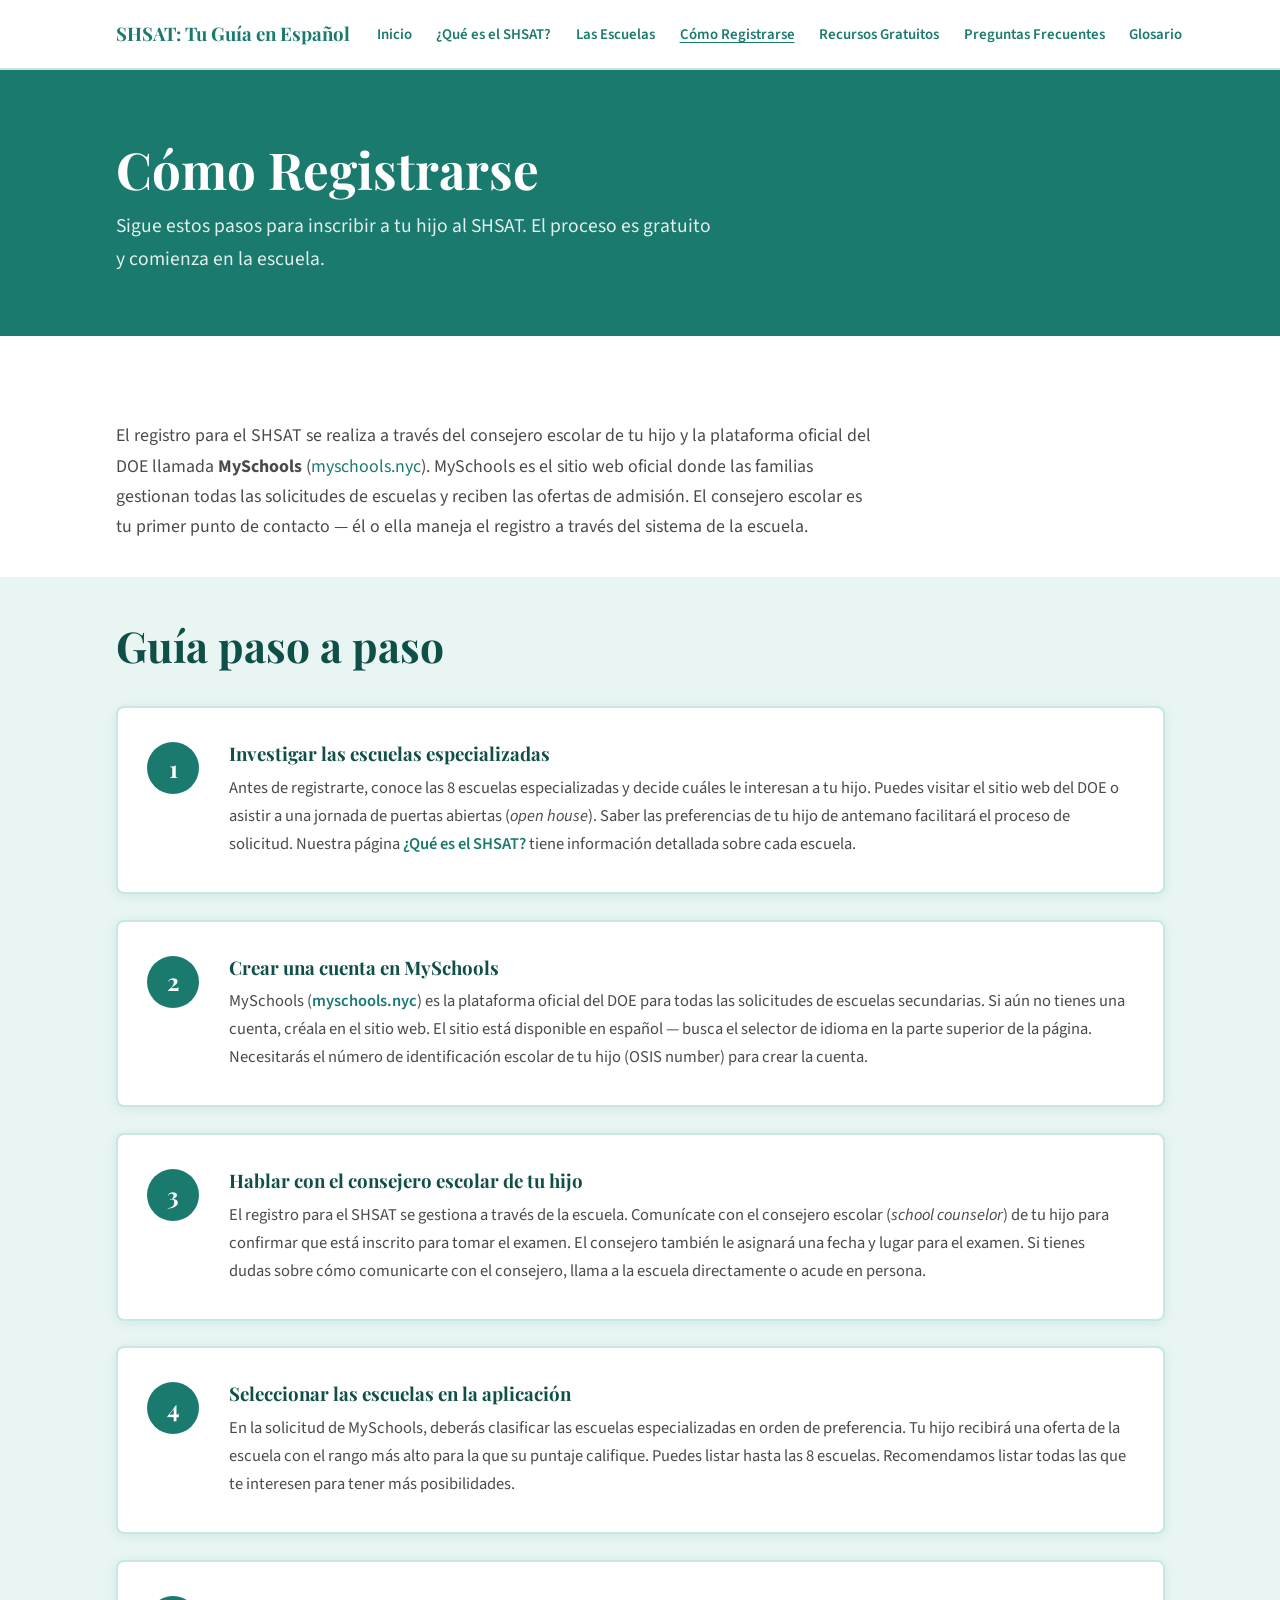
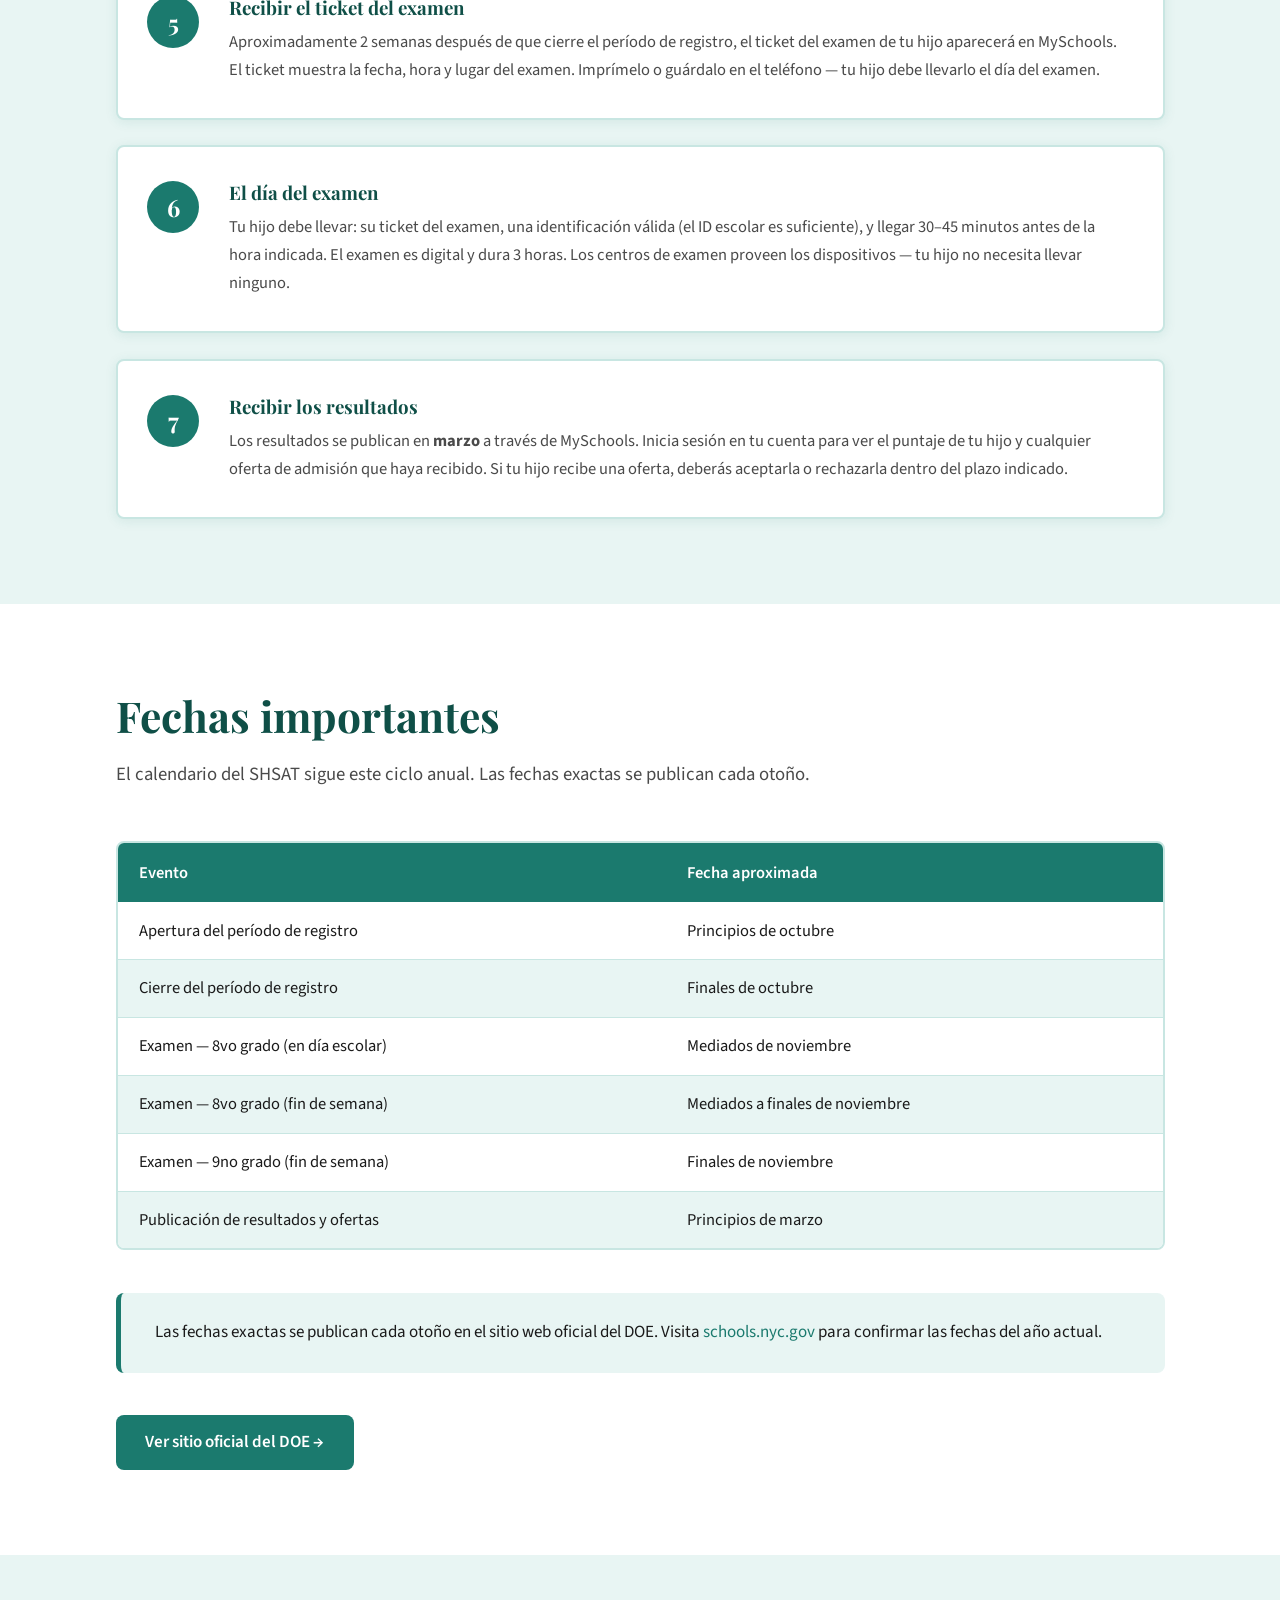
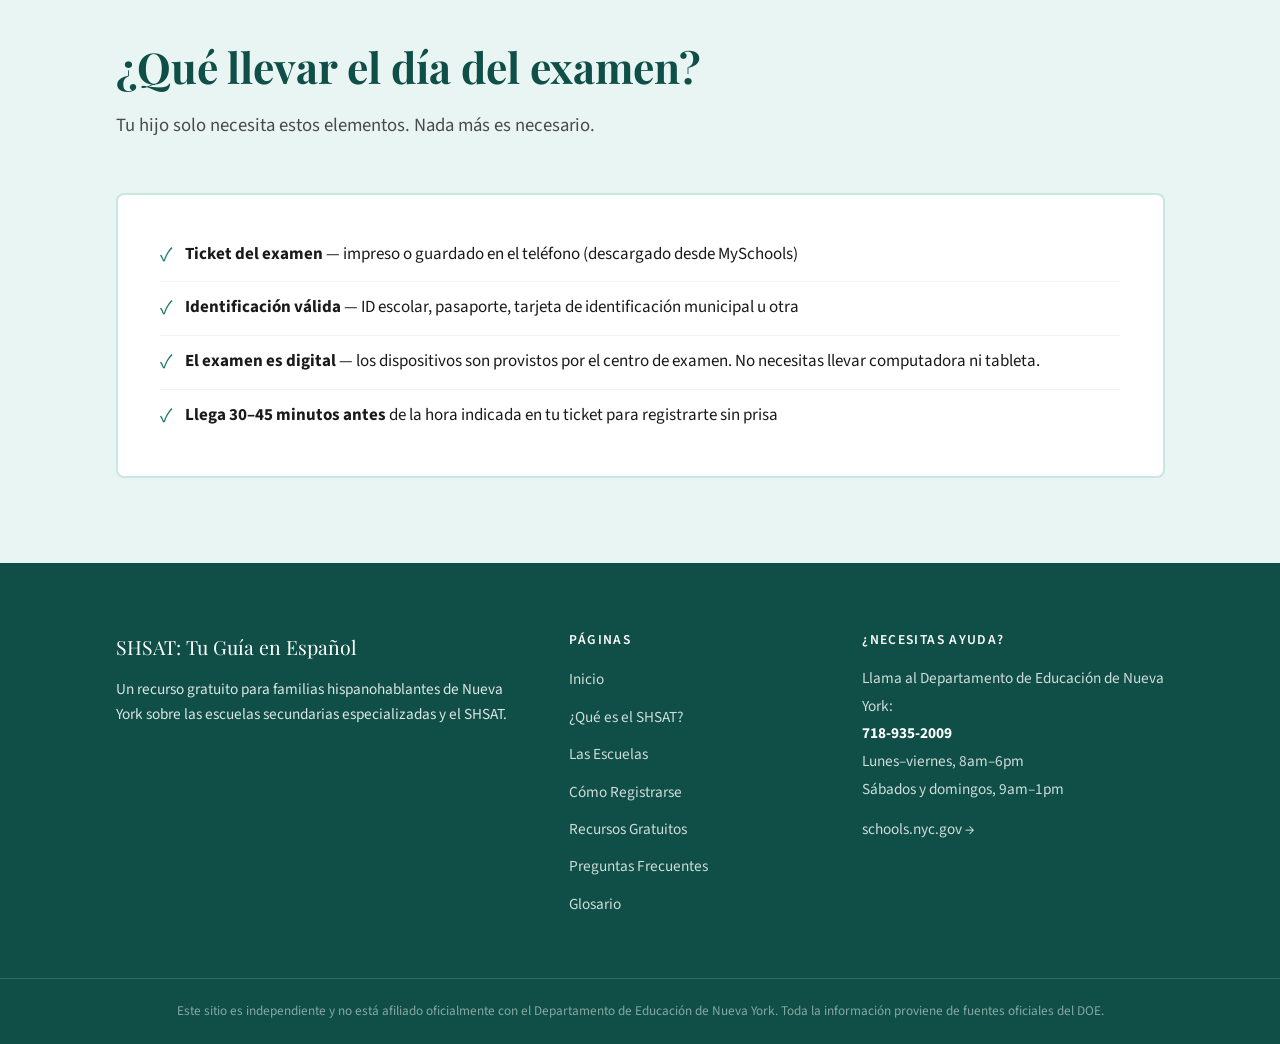
==== commit 051c9d51: "Fix stat, remove distancing language, humanize text across all pages - Change 6.9% → 6.6% on index.h" ====
--- a/como-registrarse.html
+++ b/como-registrarse.html
@@ -90,7 +90,7 @@
           <div class="step__num">4</div>
           <div class="step__body">
             <h3>Seleccionar las escuelas en la aplicación</h3>
-            <p>En la solicitud de MySchools, deberás clasificar las escuelas especializadas en orden de preferencia. Tu hijo recibirá una oferta de la escuela con el rango más alto para la que su puntaje califique. Puedes listar hasta las 8 escuelas. Recomendamos listar tantas como sea posible para maximizar las opciones.</p>
+            <p>En la solicitud de MySchools, deberás clasificar las escuelas especializadas en orden de preferencia. Tu hijo recibirá una oferta de la escuela con el rango más alto para la que su puntaje califique. Puedes listar hasta las 8 escuelas. Recomendamos listar todas las que te interesen para tener más posibilidades.</p>
           </div>
         </div>
 
@@ -210,7 +210,7 @@
       <div class="footer__grid">
         <div class="footer__col">
           <span class="footer__brand">SHSAT: Tu Guía en Español</span>
-          <p class="footer__tagline">Un recurso gratuito para familias hispanohablantes de Nueva York. Toda la información que necesitas sobre las escuelas secundarias especializadas, en tu idioma.</p>
+          <p class="footer__tagline">Un recurso gratuito para familias hispanohablantes de Nueva York sobre las escuelas secundarias especializadas y el SHSAT.</p>
         </div>
         <div class="footer__col">
           <h4>Páginas</h4>
--- a/css/styles.css
+++ b/css/styles.css
@@ -131,7 +131,7 @@
   display: flex;
   align-items: center;
   gap: 0.25rem;
-  flex-wrap: wrap;
+  flex-wrap: nowrap;
 }
 
 .nav__link {
@@ -160,7 +160,7 @@
 }
 
 /* Mobile nav */
-@media (max-width: 900px) {
+@media (max-width: 1060px) {
   .nav__toggle { display: flex; align-items: center; }
 
   .nav__links {
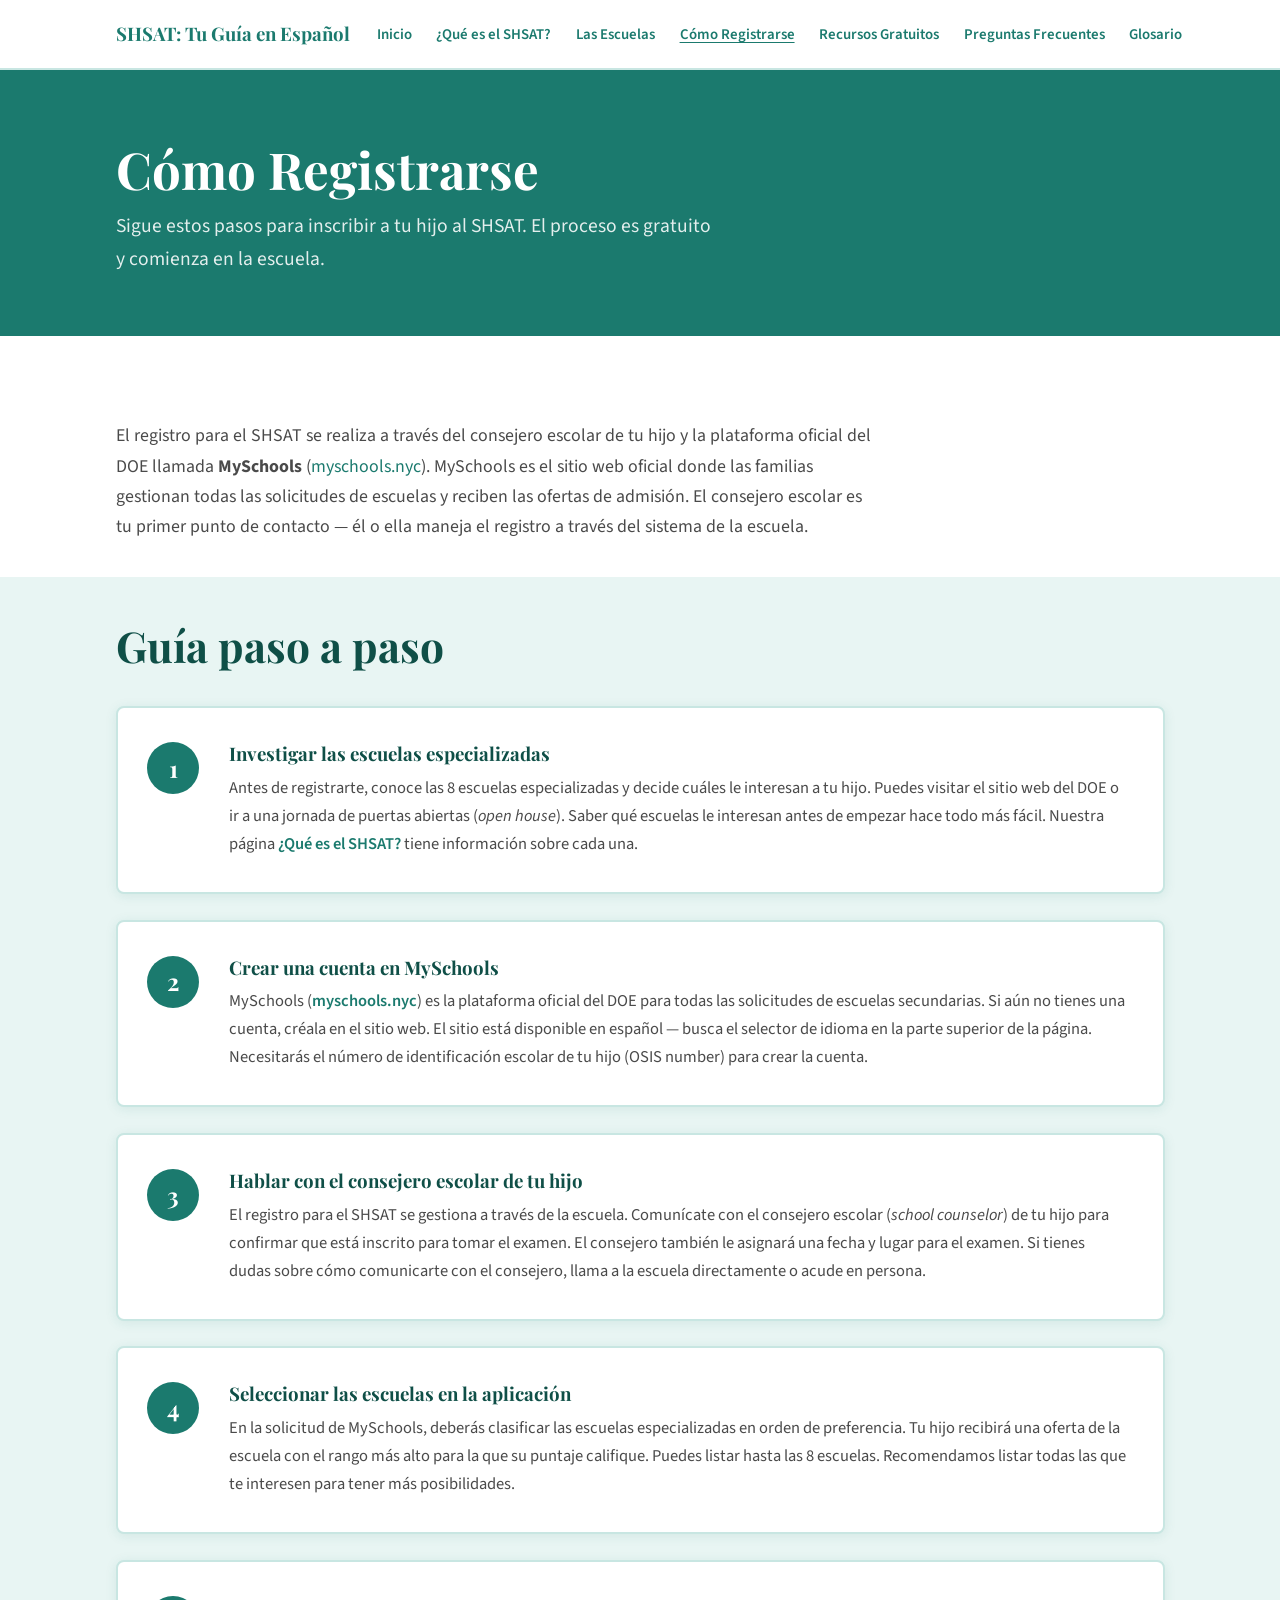
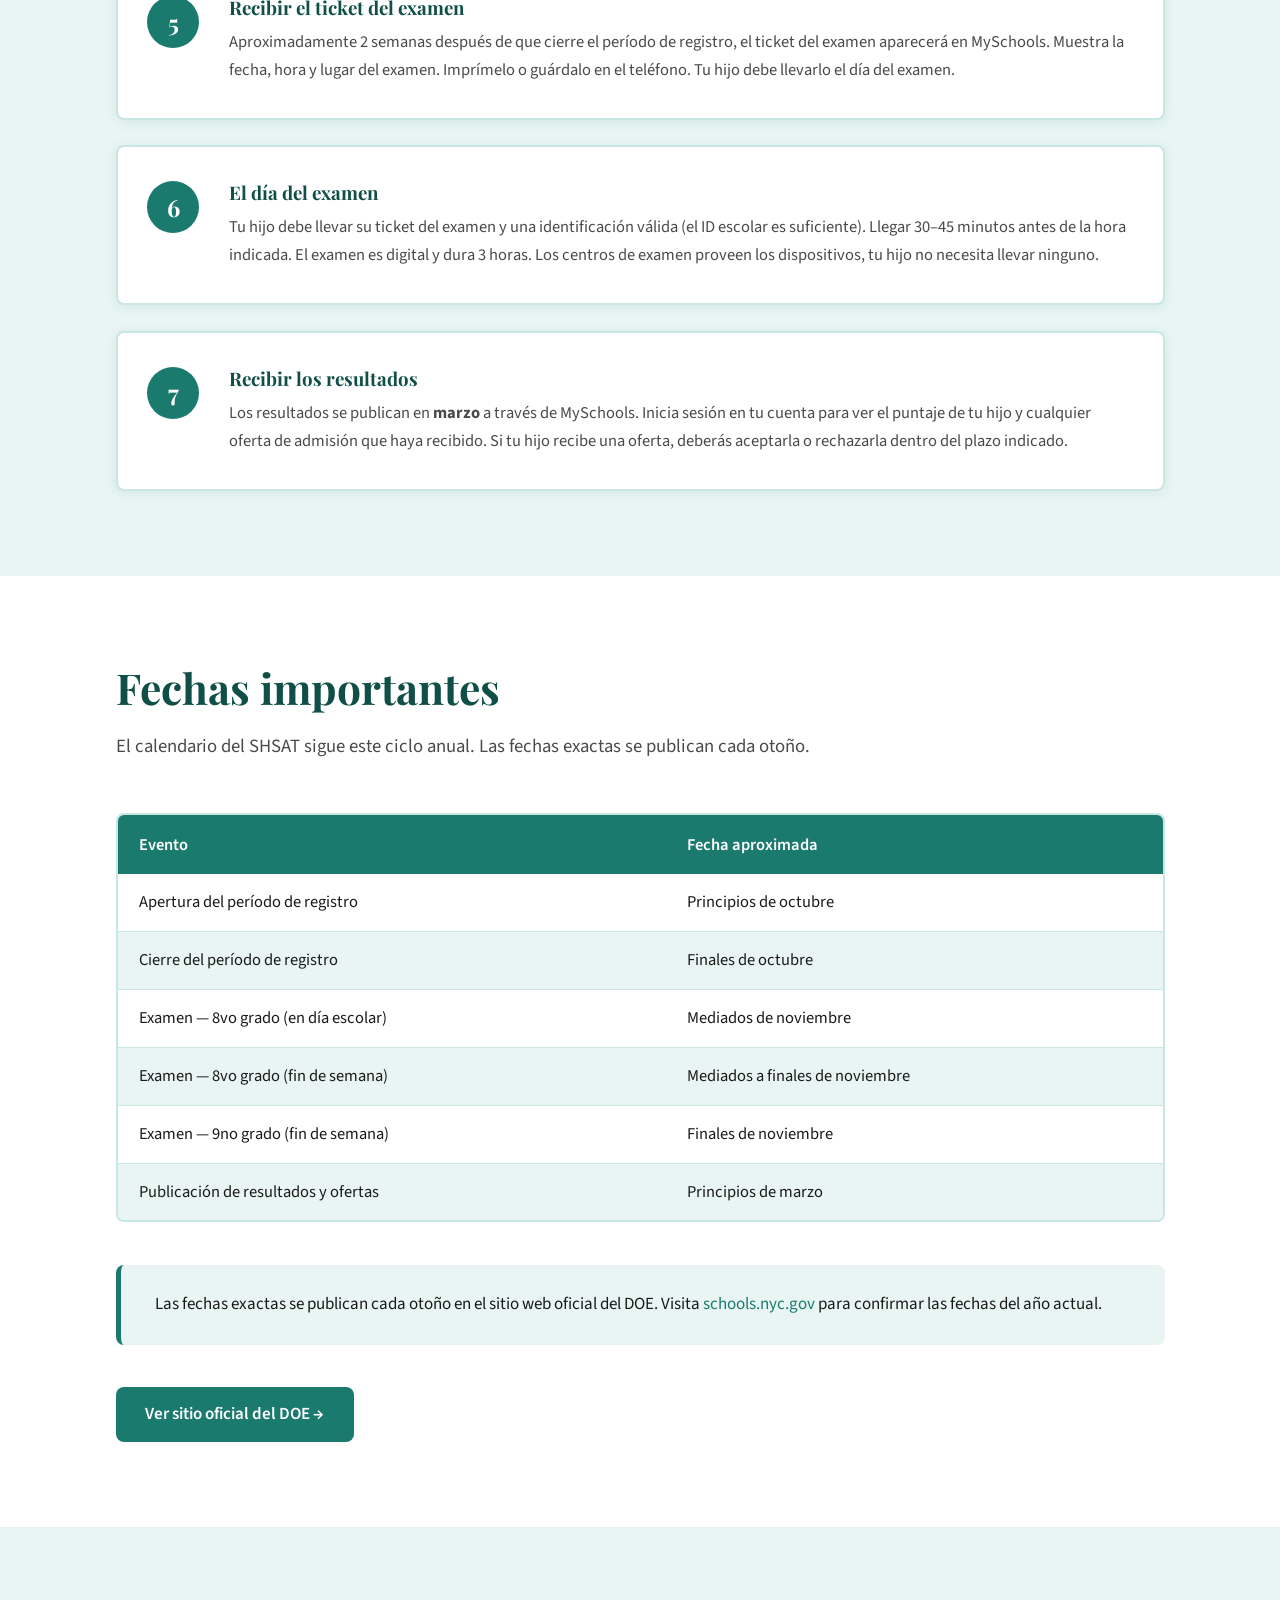
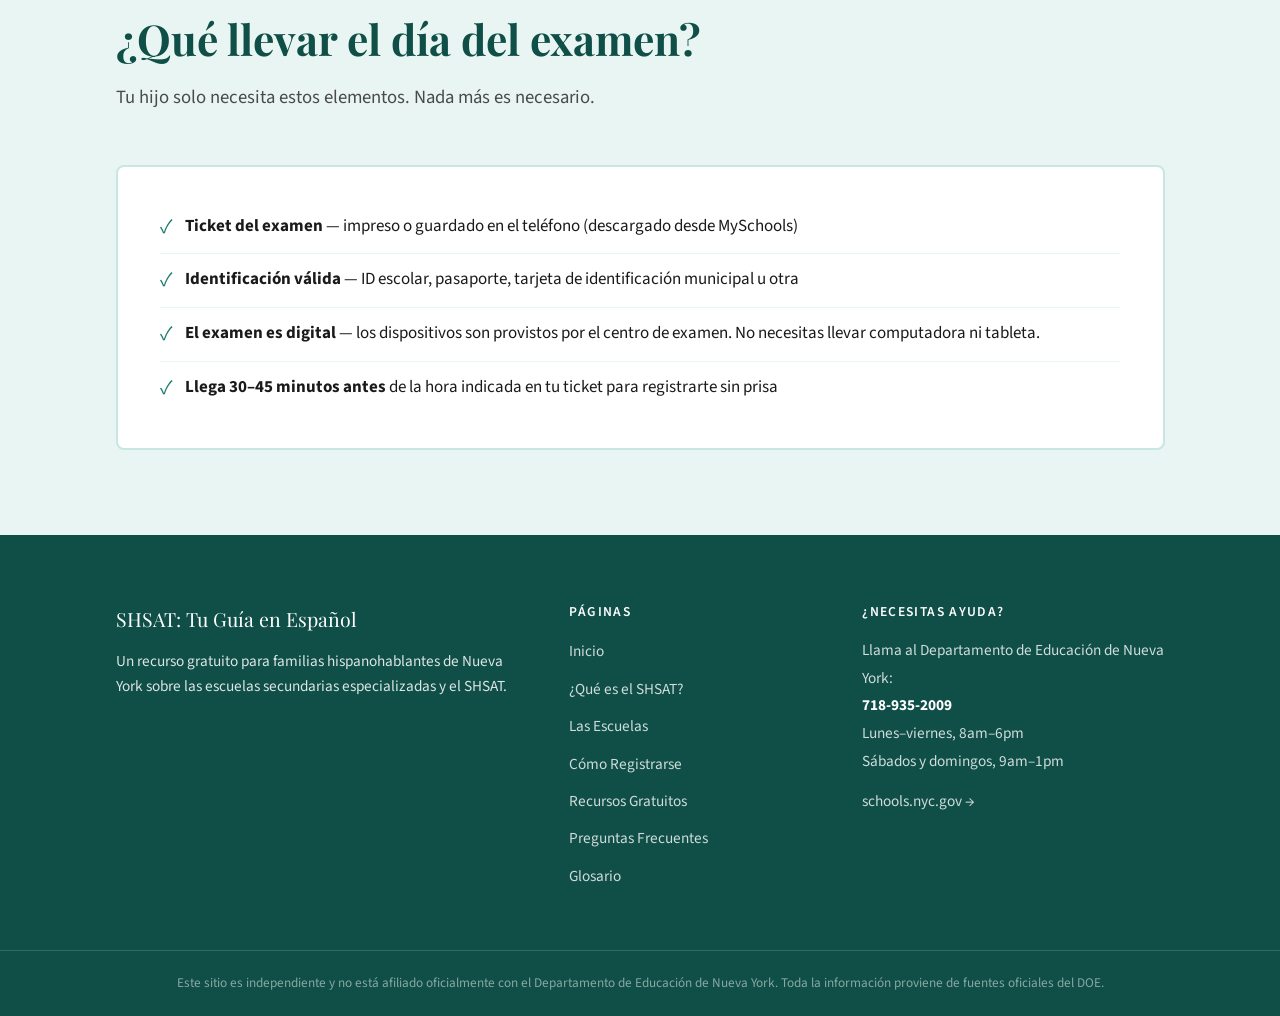
==== commit 22198633: "Remove remaining enlaces, em-dashes, and unnecessary quotes sitewide Cuts all transitional connector" ====
--- a/como-registrarse.html
+++ b/como-registrarse.html
@@ -66,7 +66,7 @@
           <div class="step__num">1</div>
           <div class="step__body">
             <h3>Investigar las escuelas especializadas</h3>
-            <p>Antes de registrarte, conoce las 8 escuelas especializadas y decide cuáles le interesan a tu hijo. Puedes visitar el sitio web del DOE o asistir a una jornada de puertas abiertas (<em>open house</em>). Saber las preferencias de tu hijo de antemano facilitará el proceso de solicitud. Nuestra página <a href="que-es-shsat.html">¿Qué es el SHSAT?</a> tiene información detallada sobre cada escuela.</p>
+            <p>Antes de registrarte, conoce las 8 escuelas especializadas y decide cuáles le interesan a tu hijo. Puedes visitar el sitio web del DOE o ir a una jornada de puertas abiertas (<em>open house</em>). Saber qué escuelas le interesan antes de empezar hace todo más fácil. Nuestra página <a href="que-es-shsat.html">¿Qué es el SHSAT?</a> tiene información sobre cada una.</p>
           </div>
         </div>
 
@@ -98,7 +98,7 @@
           <div class="step__num">5</div>
           <div class="step__body">
             <h3>Recibir el ticket del examen</h3>
-            <p>Aproximadamente 2 semanas después de que cierre el período de registro, el ticket del examen de tu hijo aparecerá en MySchools. El ticket muestra la fecha, hora y lugar del examen. Imprímelo o guárdalo en el teléfono — tu hijo debe llevarlo el día del examen.</p>
+            <p>Aproximadamente 2 semanas después de que cierre el período de registro, el ticket del examen aparecerá en MySchools. Muestra la fecha, hora y lugar del examen. Imprímelo o guárdalo en el teléfono. Tu hijo debe llevarlo el día del examen.</p>
           </div>
         </div>
 
@@ -106,7 +106,7 @@
           <div class="step__num">6</div>
           <div class="step__body">
             <h3>El día del examen</h3>
-            <p>Tu hijo debe llevar: su ticket del examen, una identificación válida (el ID escolar es suficiente), y llegar 30–45 minutos antes de la hora indicada. El examen es digital y dura 3 horas. Los centros de examen proveen los dispositivos — tu hijo no necesita llevar ninguno.</p>
+            <p>Tu hijo debe llevar su ticket del examen y una identificación válida (el ID escolar es suficiente). Llegar 30–45 minutos antes de la hora indicada. El examen es digital y dura 3 horas. Los centros de examen proveen los dispositivos, tu hijo no necesita llevar ninguno.</p>
           </div>
         </div>
 
--- a/css/styles.css
+++ b/css/styles.css
@@ -241,6 +241,51 @@
   max-width: 580px;
 }
 
+/* ── Homepage: full-bleed photo hero ── */
+.hero--photo {
+  position: relative;
+  min-height: calc(84vh - 68px);
+  display: flex;
+  align-items: center;
+  padding: 5rem 0;
+  overflow: hidden;
+}
+.hero--photo::before { display: none; }
+.hero--photo::after {
+  content: '';
+  position: absolute;
+  inset: 0;
+  background: linear-gradient(100deg,
+    rgba(15,79,71,0.97) 0%,
+    rgba(15,79,71,0.91) 38%,
+    rgba(15,79,71,0.55) 60%,
+    rgba(15,79,71,0.14) 100%);
+  pointer-events: none;
+  z-index: 1;
+}
+.hero__photo {
+  position: absolute;
+  inset: 0;
+  width: 100%;
+  height: 100%;
+  object-fit: cover;
+  object-position: center 22%;
+  border-radius: 0;
+  z-index: 0;
+}
+.hero--photo .container {
+  position: relative;
+  z-index: 2;
+}
+.hero--photo .hero__content { max-width: 600px; }
+
+@media (max-width: 820px) {
+  .hero--photo { min-height: auto; padding: 4rem 0 3.5rem; }
+  .hero--photo::after {
+    background: linear-gradient(180deg, rgba(15,79,71,0.95) 0%, rgba(15,79,71,0.90) 100%);
+  }
+}
+
 /* ============================================================
    STAT BLOCK
    ============================================================ */
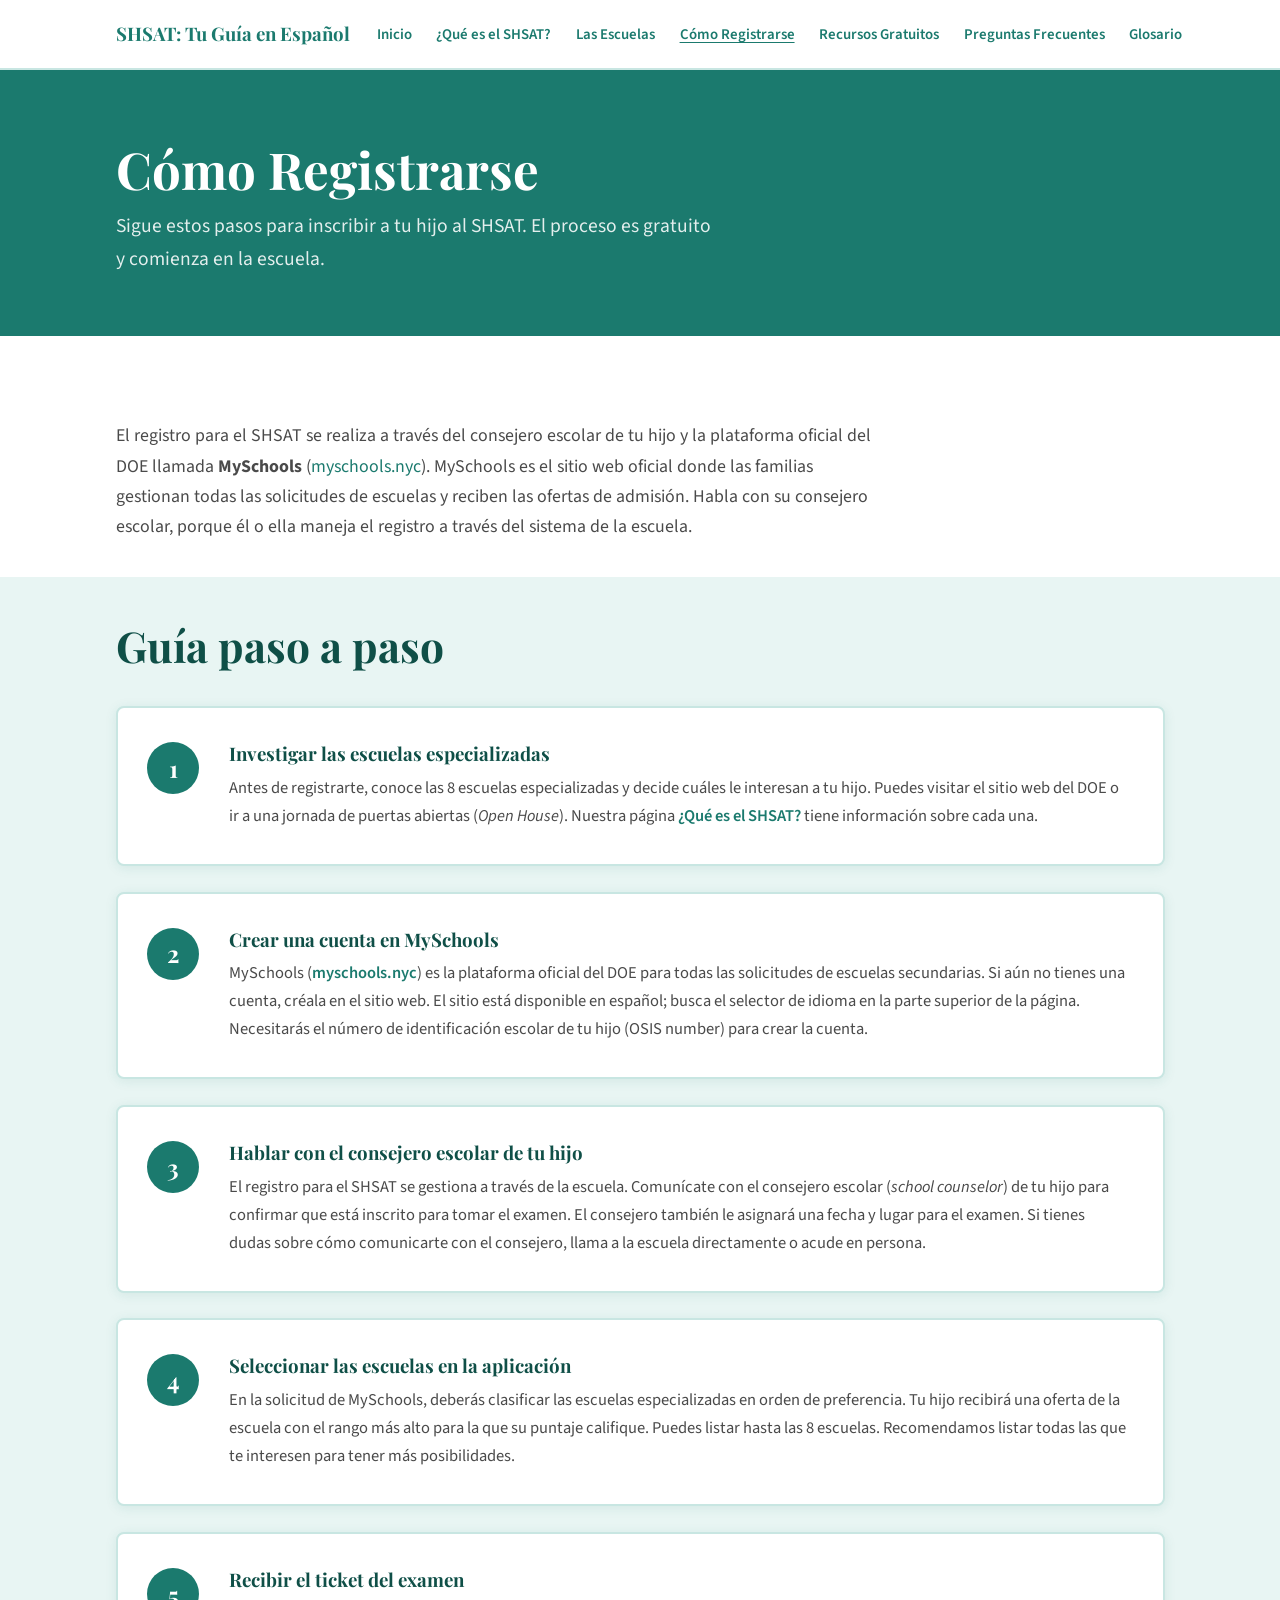
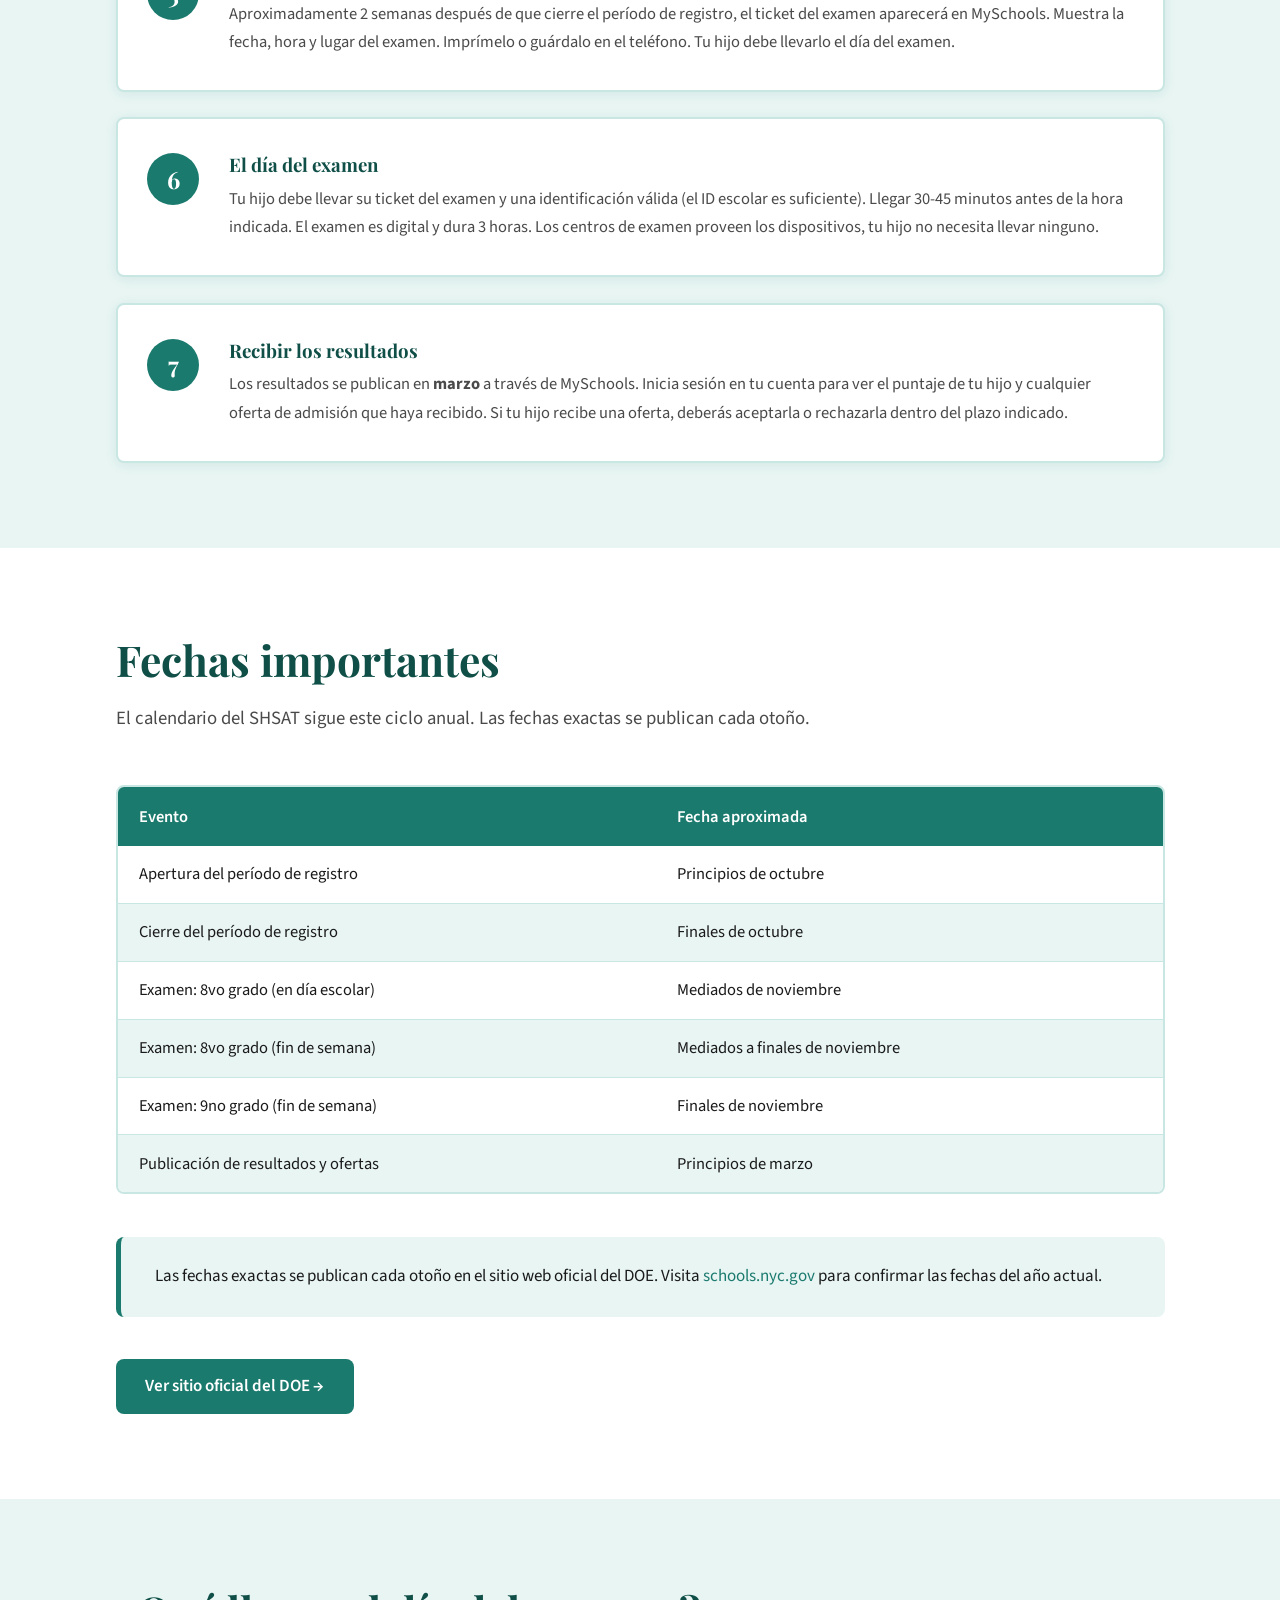
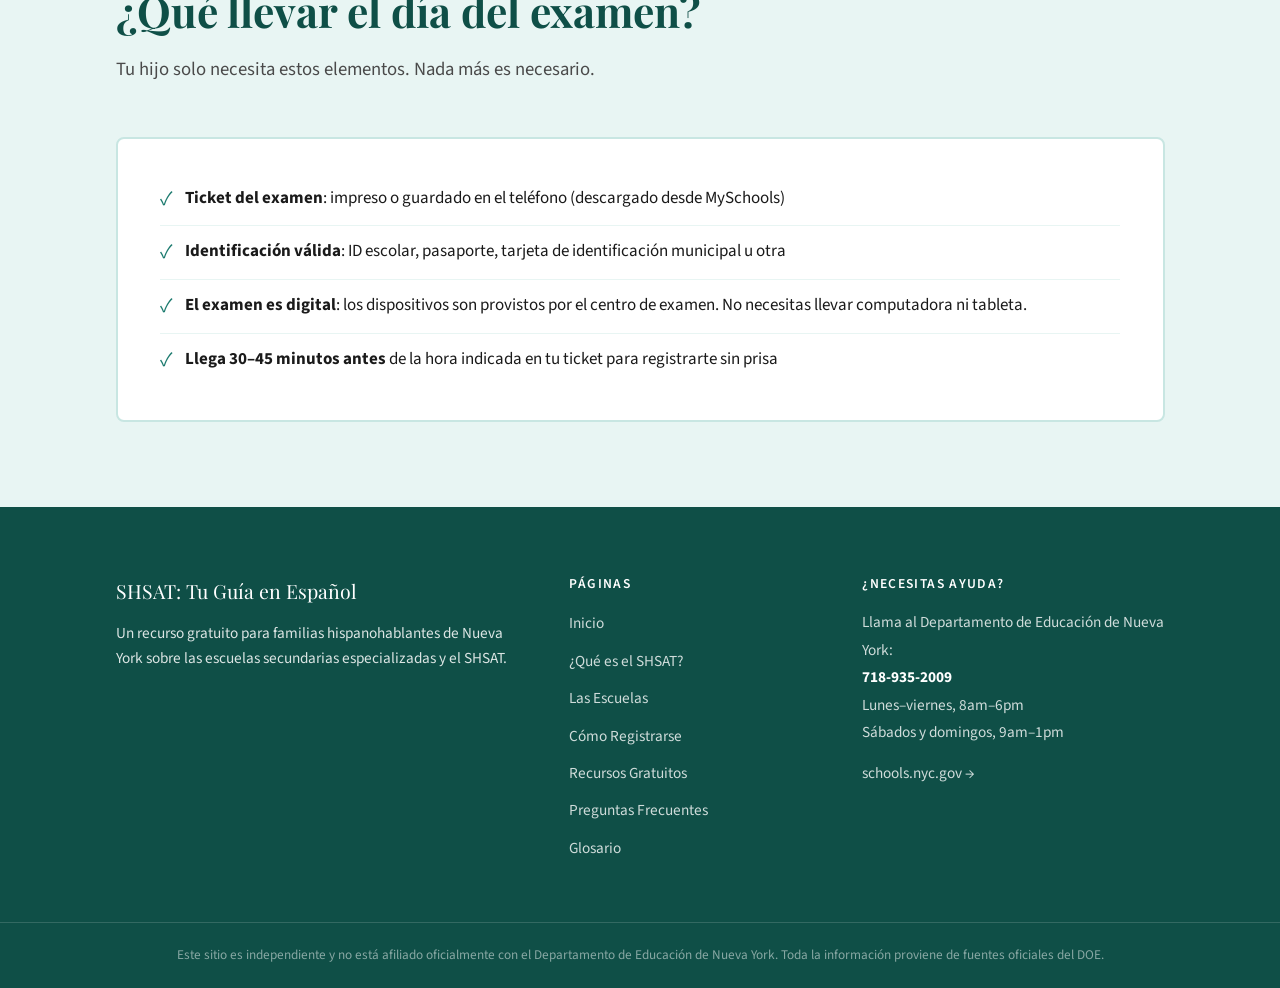
==== commit 6ce3e1b6: "Update como-registrarse.html" ====
--- a/como-registrarse.html
+++ b/como-registrarse.html
@@ -51,7 +51,7 @@
   <!-- ========== INTRO ========== -->
   <section class="section section--white" style="padding-bottom:2rem;">
     <div class="container">
-      <p style="font-size:1.05rem; color:var(--text-muted); max-width:760px;">El registro para el SHSAT se realiza a través del consejero escolar de tu hijo y la plataforma oficial del DOE llamada <strong>MySchools</strong> (<a href="https://www.myschools.nyc" target="_blank" rel="noopener noreferrer">myschools.nyc</a>). MySchools es el sitio web oficial donde las familias gestionan todas las solicitudes de escuelas y reciben las ofertas de admisión. El consejero escolar es tu primer punto de contacto — él o ella maneja el registro a través del sistema de la escuela.</p>
+      <p style="font-size:1.05rem; color:var(--text-muted); max-width:760px;">El registro para el SHSAT se realiza a través del consejero escolar de tu hijo y la plataforma oficial del DOE llamada <strong>MySchools</strong> (<a href="https://www.myschools.nyc" target="_blank" rel="noopener noreferrer">myschools.nyc</a>). MySchools es el sitio web oficial donde las familias gestionan todas las solicitudes de escuelas y reciben las ofertas de admisión. Habla con su consejero escolar, porque él o ella maneja el registro a través del sistema de la escuela.</p>
     </div>
   </section>
 
@@ -66,7 +66,7 @@
           <div class="step__num">1</div>
           <div class="step__body">
             <h3>Investigar las escuelas especializadas</h3>
-            <p>Antes de registrarte, conoce las 8 escuelas especializadas y decide cuáles le interesan a tu hijo. Puedes visitar el sitio web del DOE o ir a una jornada de puertas abiertas (<em>open house</em>). Saber qué escuelas le interesan antes de empezar hace todo más fácil. Nuestra página <a href="que-es-shsat.html">¿Qué es el SHSAT?</a> tiene información sobre cada una.</p>
+            <p>Antes de registrarte, conoce las 8 escuelas especializadas y decide cuáles le interesan a tu hijo. Puedes visitar el sitio web del DOE o ir a una jornada de puertas abiertas (<em>Open House</em>). Nuestra página <a href="que-es-shsat.html">¿Qué es el SHSAT?</a> tiene información sobre cada una.</p>
           </div>
         </div>
 
@@ -74,7 +74,7 @@
           <div class="step__num">2</div>
           <div class="step__body">
             <h3>Crear una cuenta en MySchools</h3>
-            <p>MySchools (<a href="https://www.myschools.nyc" target="_blank" rel="noopener noreferrer">myschools.nyc</a>) es la plataforma oficial del DOE para todas las solicitudes de escuelas secundarias. Si aún no tienes una cuenta, créala en el sitio web. El sitio está disponible en español — busca el selector de idioma en la parte superior de la página. Necesitarás el número de identificación escolar de tu hijo (OSIS number) para crear la cuenta.</p>
+            <p>MySchools (<a href="https://www.myschools.nyc" target="_blank" rel="noopener noreferrer">myschools.nyc</a>) es la plataforma oficial del DOE para todas las solicitudes de escuelas secundarias. Si aún no tienes una cuenta, créala en el sitio web. El sitio está disponible en español; busca el selector de idioma en la parte superior de la página. Necesitarás el número de identificación escolar de tu hijo (OSIS number) para crear la cuenta.</p>
           </div>
         </div>
 
@@ -106,7 +106,7 @@
           <div class="step__num">6</div>
           <div class="step__body">
             <h3>El día del examen</h3>
-            <p>Tu hijo debe llevar su ticket del examen y una identificación válida (el ID escolar es suficiente). Llegar 30–45 minutos antes de la hora indicada. El examen es digital y dura 3 horas. Los centros de examen proveen los dispositivos, tu hijo no necesita llevar ninguno.</p>
+            <p>Tu hijo debe llevar su ticket del examen y una identificación válida (el ID escolar es suficiente). Llegar 30-45 minutos antes de la hora indicada. El examen es digital y dura 3 horas. Los centros de examen proveen los dispositivos, tu hijo no necesita llevar ninguno.</p>
           </div>
         </div>
 
@@ -146,15 +146,15 @@
               <td>Finales de octubre</td>
             </tr>
             <tr>
-              <td>Examen — 8vo grado (en día escolar)</td>
+              <td>Examen: 8vo grado (en día escolar)</td>
               <td>Mediados de noviembre</td>
             </tr>
             <tr>
-              <td>Examen — 8vo grado (fin de semana)</td>
+              <td>Examen: 8vo grado (fin de semana)</td>
               <td>Mediados a finales de noviembre</td>
             </tr>
             <tr>
-              <td>Examen — 9no grado (fin de semana)</td>
+              <td>Examen: 9no grado (fin de semana)</td>
               <td>Finales de noviembre</td>
             </tr>
             <tr>
@@ -185,15 +185,15 @@
         <ul>
           <li>
             <span class="checklist__check">✓</span>
-            <span><strong>Ticket del examen</strong> — impreso o guardado en el teléfono (descargado desde MySchools)</span>
-          </li>
-          <li>
-            <span class="checklist__check">✓</span>
-            <span><strong>Identificación válida</strong> — ID escolar, pasaporte, tarjeta de identificación municipal u otra</span>
-          </li>
-          <li>
-            <span class="checklist__check">✓</span>
-            <span><strong>El examen es digital</strong> — los dispositivos son provistos por el centro de examen. No necesitas llevar computadora ni tableta.</span>
+            <span><strong>Ticket del examen</strong>: impreso o guardado en el teléfono (descargado desde MySchools)</span>
+          </li>
+          <li>
+            <span class="checklist__check">✓</span>
+            <span><strong>Identificación válida</strong>: ID escolar, pasaporte, tarjeta de identificación municipal u otra</span>
+          </li>
+          <li>
+            <span class="checklist__check">✓</span>
+            <span><strong>El examen es digital</strong>: los dispositivos son provistos por el centro de examen. No necesitas llevar computadora ni tableta.</span>
           </li>
           <li>
             <span class="checklist__check">✓</span>
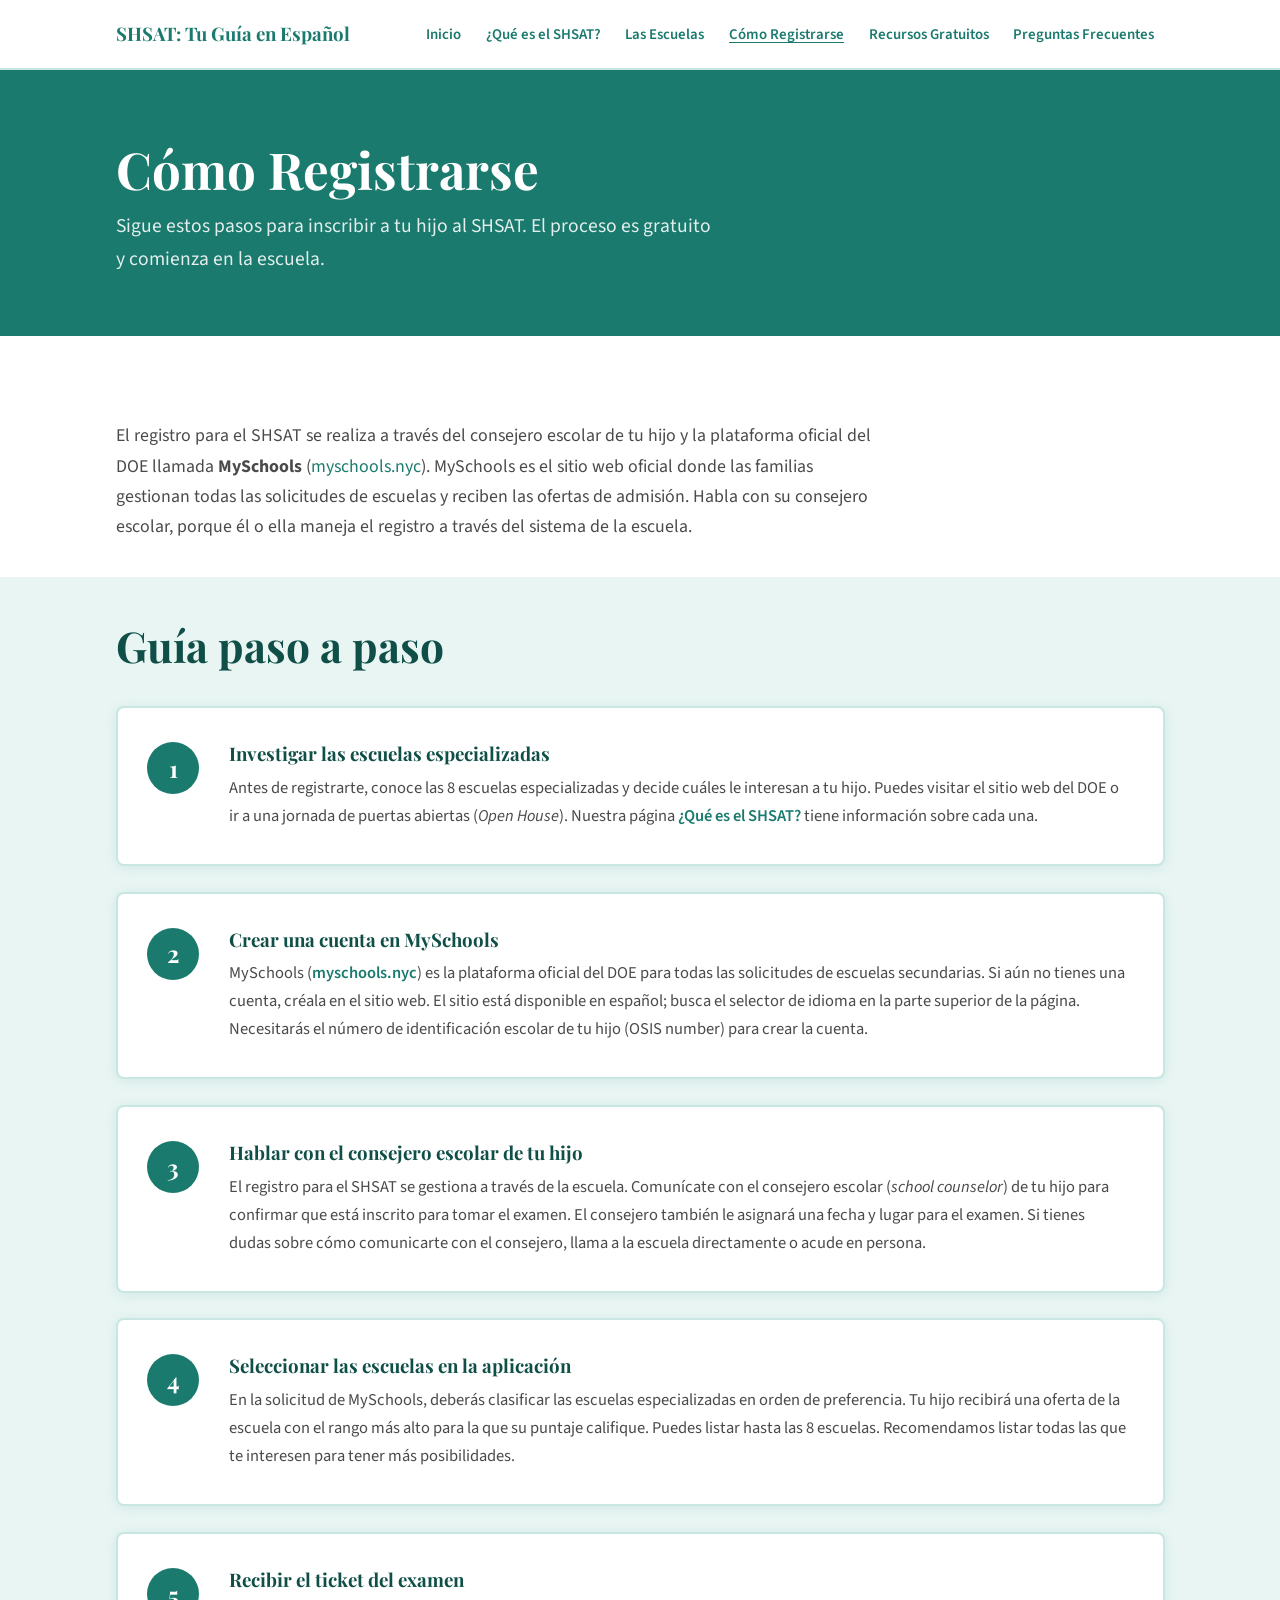
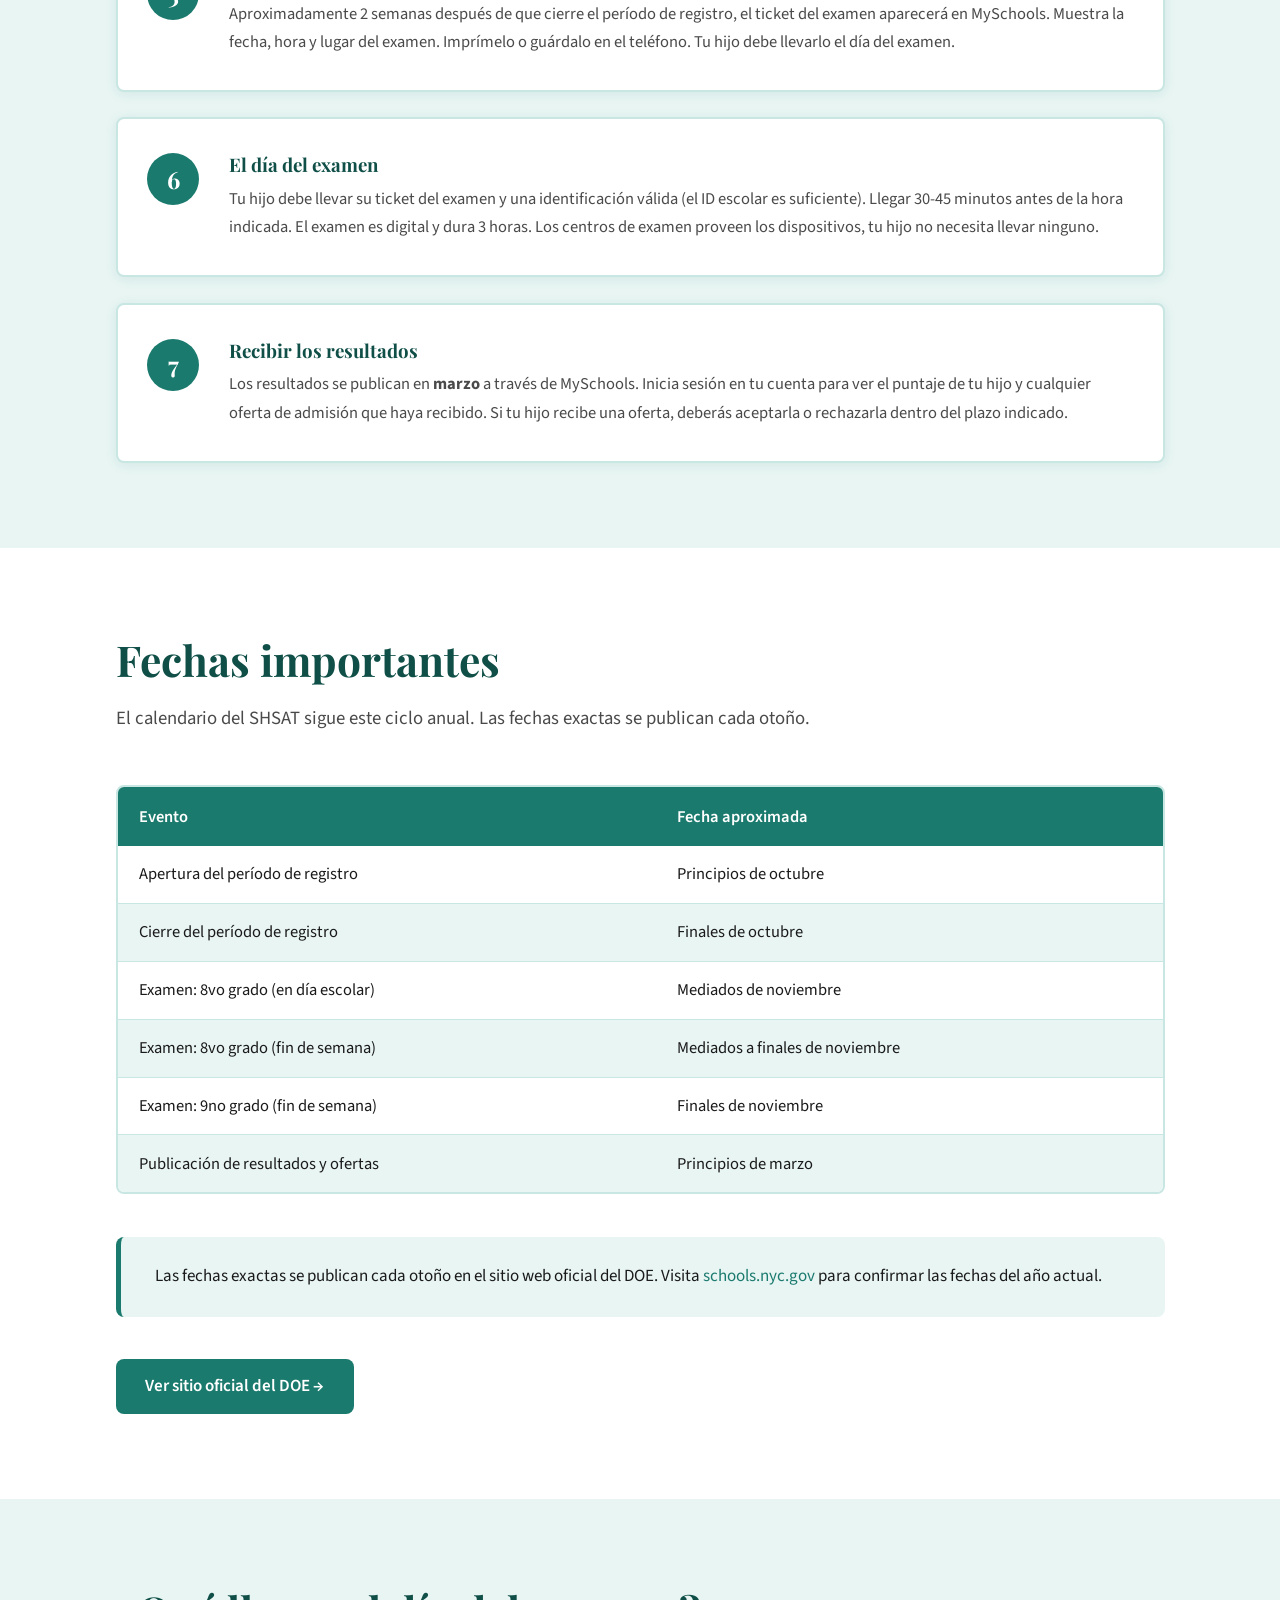
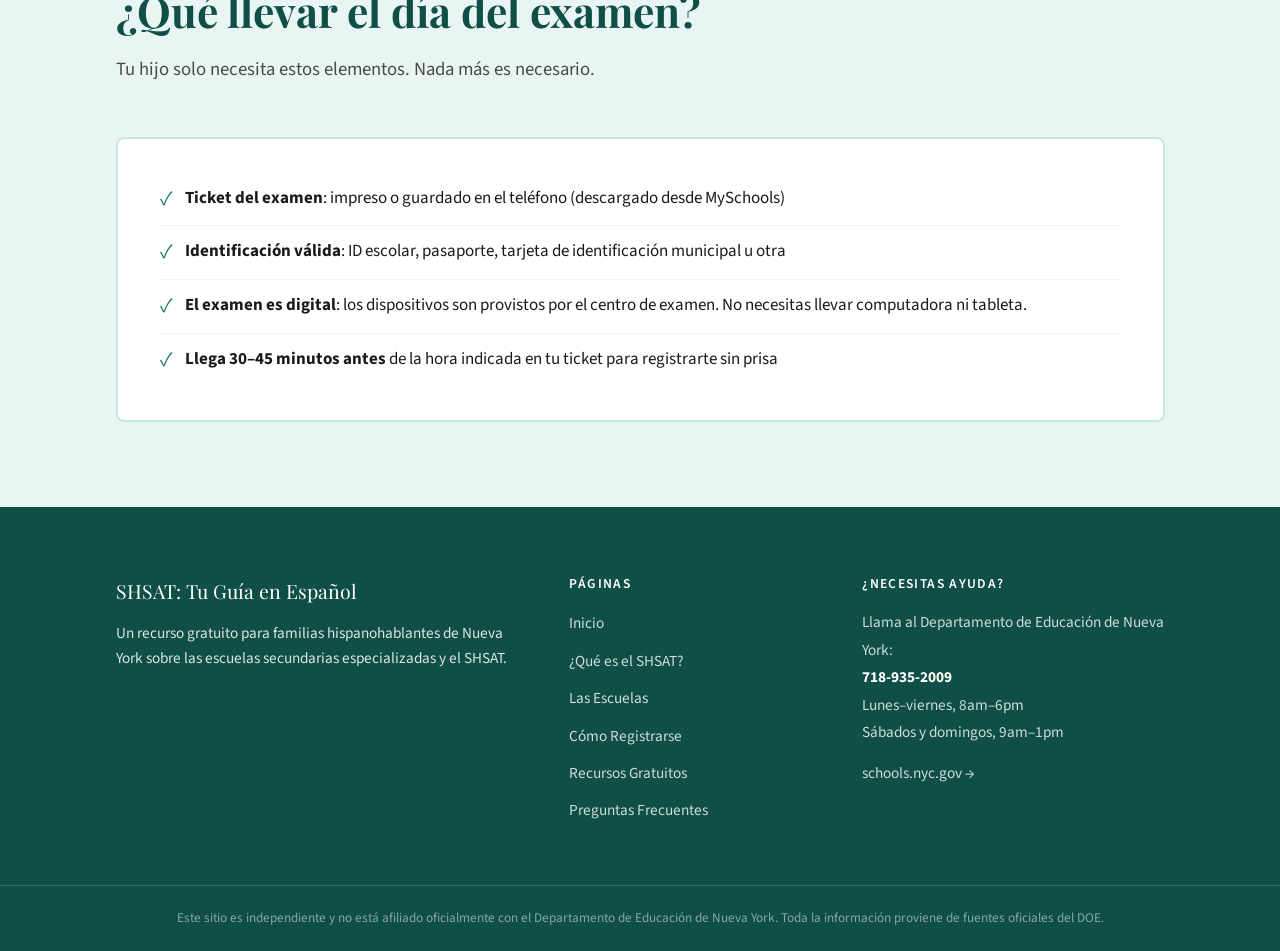
==== commit 729c66f7: "Remove glosario page and all references to it Deleted glosario.html, removed nav link and footer lin" ====
--- a/como-registrarse.html
+++ b/como-registrarse.html
@@ -35,7 +35,6 @@
         <li><a href="como-registrarse.html" class="nav__link">Cómo Registrarse</a></li>
         <li><a href="recursos.html"         class="nav__link">Recursos Gratuitos</a></li>
         <li><a href="faq.html"              class="nav__link">Preguntas Frecuentes</a></li>
-        <li><a href="glosario.html"         class="nav__link">Glosario</a></li>
       </ul>
     </div>
   </nav>
@@ -221,7 +220,6 @@
             <li><a href="como-registrarse.html">Cómo Registrarse</a></li>
             <li><a href="recursos.html">Recursos Gratuitos</a></li>
             <li><a href="faq.html">Preguntas Frecuentes</a></li>
-            <li><a href="glosario.html">Glosario</a></li>
           </ul>
         </div>
         <div class="footer__col">
